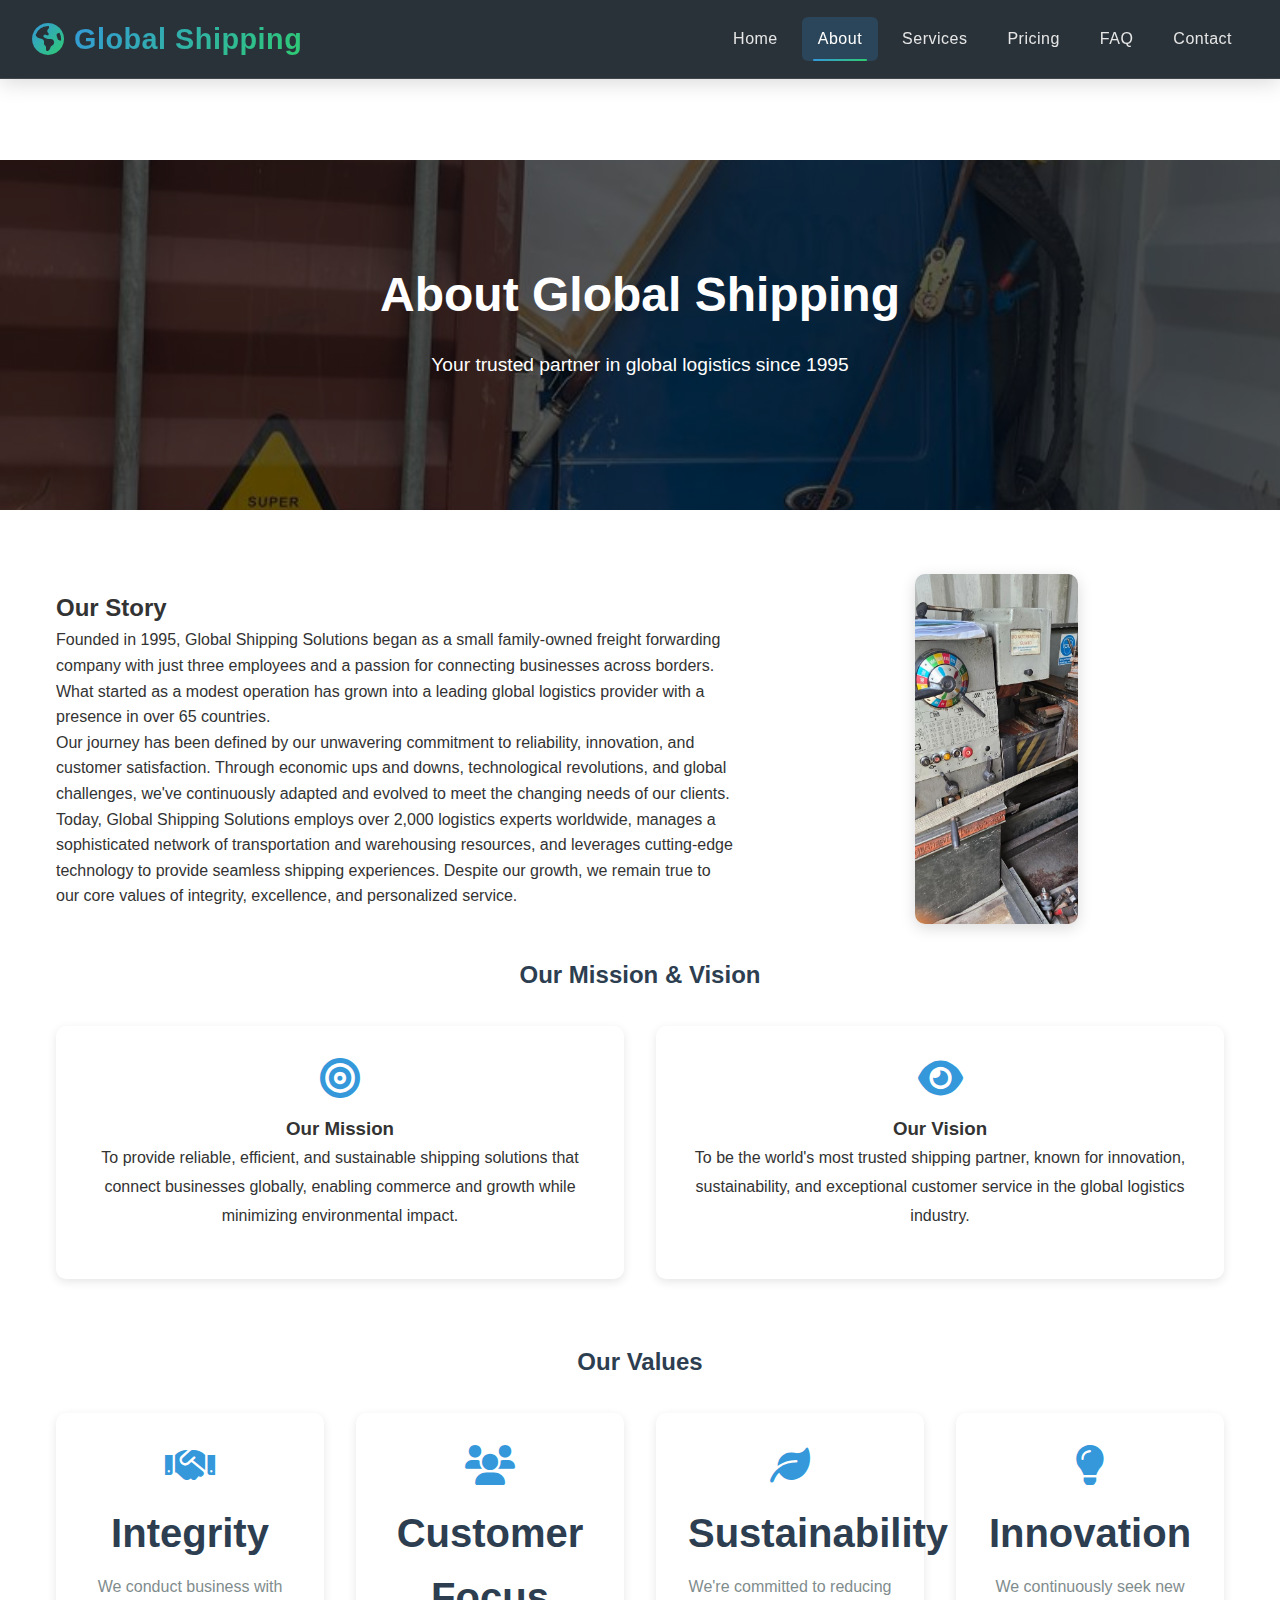
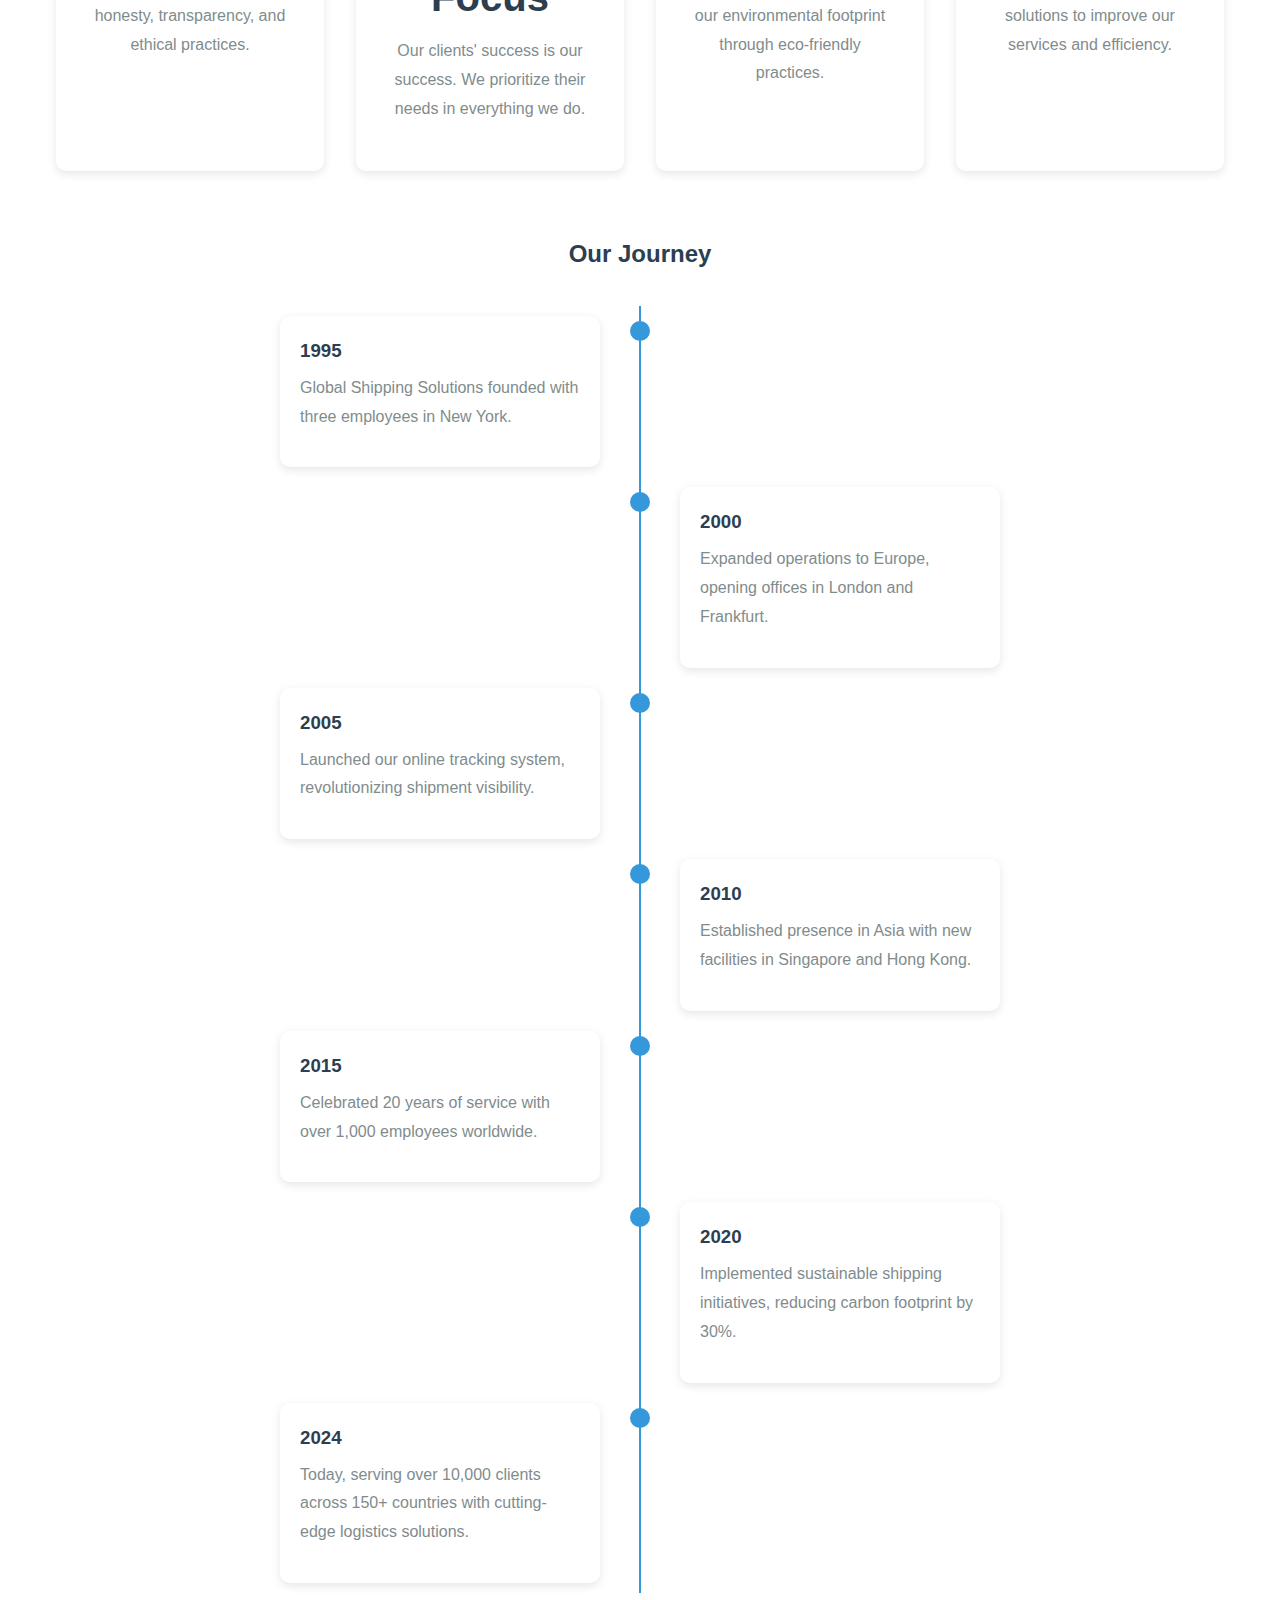
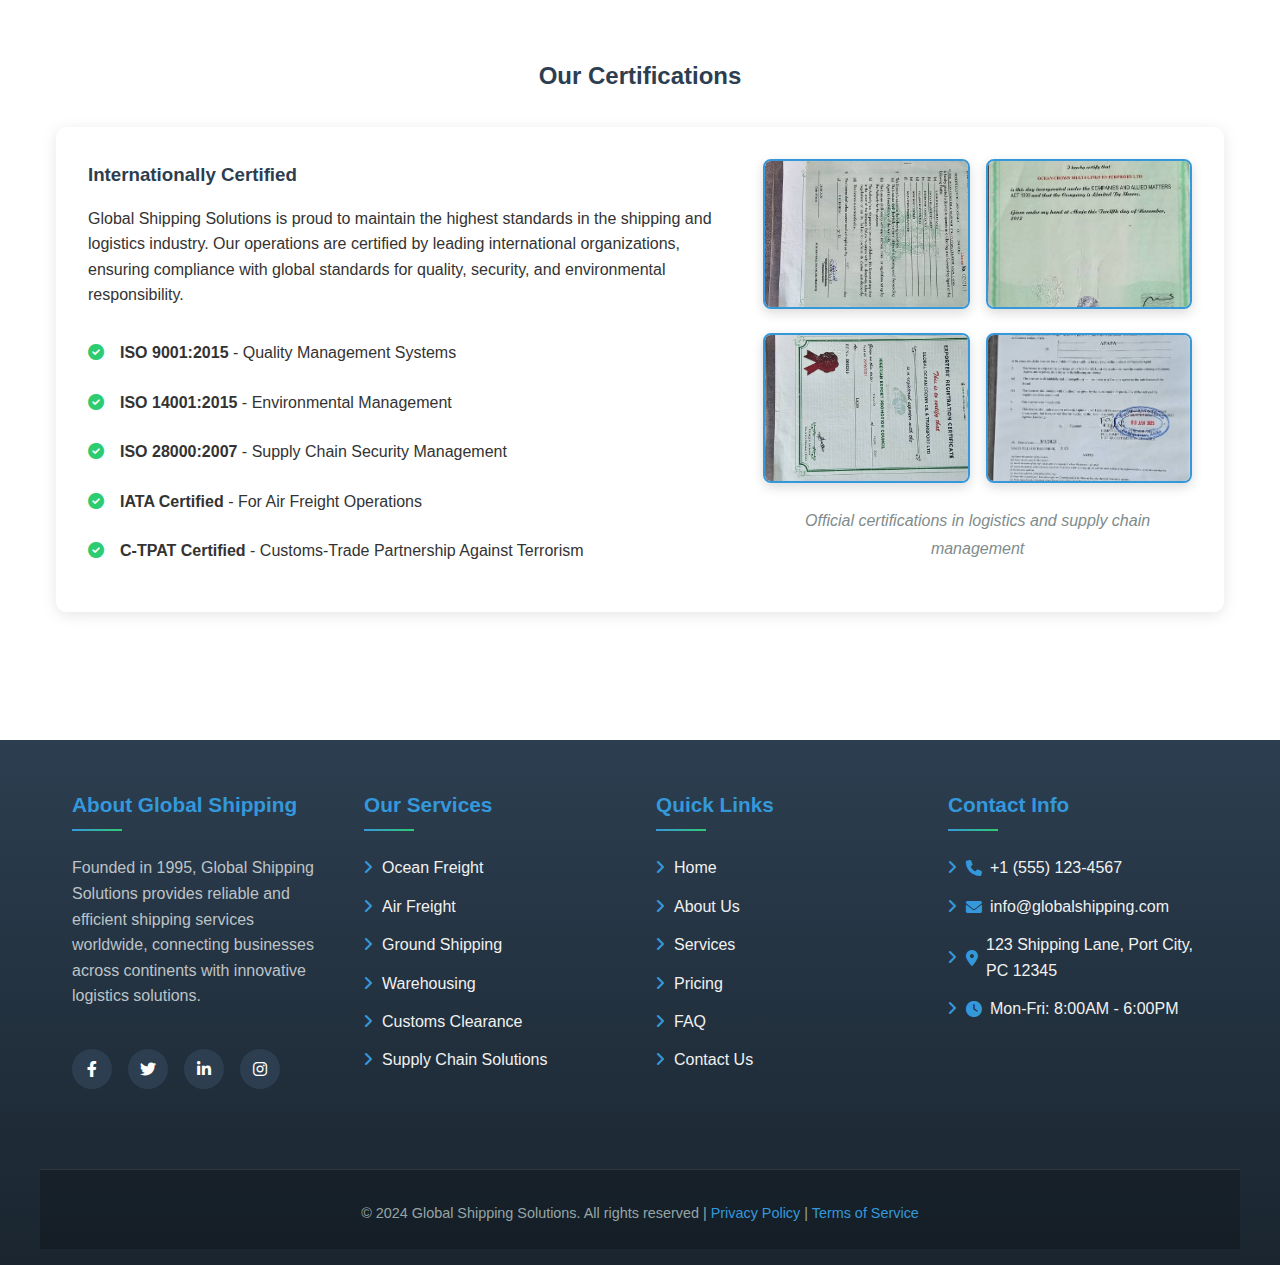
==== about.html @ 6387ee27 "Initial commit of Global Shipping Solutions website" ====
<!DOCTYPE html>
<html lang="en">
<head>
    <meta charset="UTF-8">
    <meta name="viewport" content="width=device-width, initial-scale=1.0">
    <title>About Us - Global Shipping Solutions</title>
    <link rel="stylesheet" href="styles.css">
    <link rel="stylesheet" href="https://cdnjs.cloudflare.com/ajax/libs/font-awesome/6.0.0/css/all.min.css">
    <style>
        /* Enhanced header styles */
        header {
            background-color: rgba(30, 39, 46, 0.95);
            backdrop-filter: blur(10px);
            box-shadow: 0 4px 20px rgba(0, 0, 0, 0.15);
            position: fixed;
            width: 100%;
            z-index: 1000;
            transition: all 0.3s ease;
            padding: 0.2rem 0;
            border-bottom: 1px solid rgba(255, 255, 255, 0.1);
        }

        header.scrolled {
            padding: 0;
            background-color: rgba(20, 27, 32, 0.98);
        }

        nav {
            display: flex;
            align-items: center;
            justify-content: space-between;
            max-width: 1400px;
            margin: 0 auto;
            padding: 0.8rem 2rem;
        }

        .logo {
            display: flex;
            align-items: center;
        }

        .logo-icon {
            margin-right: 10px;
            font-size: 2rem;
            background: linear-gradient(135deg, #3498db, #2ecc71);
            -webkit-background-clip: text;
            background-clip: text;
            -webkit-text-fill-color: transparent;
        }

        .logo h1 {
            font-size: 1.8rem;
            background: linear-gradient(135deg, #3498db, #2ecc71);
            -webkit-background-clip: text;
            background-clip: text;
            -webkit-text-fill-color: transparent;
            font-weight: 700;
            margin: 0;
            letter-spacing: 0.5px;
        }

        .nav-links {
            display: flex;
            gap: 0.5rem;
            margin: 0;
            padding: 0;
            list-style: none;
        }

        .nav-links li a {
            position: relative;
            transition: all 0.3s ease;
            padding: 0.6rem 1rem;
            border-radius: 6px;
            font-weight: 500;
            color: #e6e6e6;
            text-decoration: none;
            letter-spacing: 0.5px;
            display: inline-block;
        }

        .nav-links li a::after {
            content: '';
            position: absolute;
            width: 0;
            height: 2px;
            bottom: 0;
            left: 50%;
            background: linear-gradient(90deg, #3498db, #2ecc71);
            transition: all 0.3s ease;
            border-radius: 10px;
        }

        .nav-links li a:hover {
            color: #fff;
            background-color: rgba(255, 255, 255, 0.1);
            transform: translateY(-2px);
        }

        .nav-links li a:hover::after {
            width: 70%;
            left: 15%;
        }

        .nav-links li a.active {
            color: #fff;
            background-color: rgba(52, 152, 219, 0.2);
        }

        .nav-links li a.active::after {
            width: 70%;
            left: 15%;
            background: linear-gradient(90deg, #3498db, #2ecc71);
        }

        .mobile-menu {
            display: none;
            cursor: pointer;
            color: #fff;
            font-size: 1.5rem;
        }

        @media (max-width: 768px) {
            .nav-links {
                position: fixed;
                top: 70px;
                left: -100%;
                flex-direction: column;
                width: 100%;
                text-align: center;
                background-color: rgba(30, 39, 46, 0.98);
                transition: all 0.3s ease;
                box-shadow: 0 10px 15px rgba(0, 0, 0, 0.2);
                padding: 1rem 0;
                z-index: 999;
            }
            
            .nav-links.active {
                left: 0;
            }
            
            .mobile-menu {
                display: block;
            }
        }

        /* Additional styles for About page */
        .about-hero {
            height: 350px;
            background-image: linear-gradient(rgba(0, 0, 0, 0.65), rgba(0, 0, 0, 0.65)), url('image/IMG-20250416-WA0047.jpg');
            background-size: cover;
            background-position: center;
            display: flex;
            justify-content: center;
            align-items: center;
            color: white;
            text-align: center;
            margin-top: 80px;
        }

        .about-content {
            max-width: 1200px;
            margin: 0 auto;
            padding: 4rem 1rem;
        }

        .about-section {
            margin-bottom: 4rem;
        }

        .about-section h2 {
            color: #2c3e50;
            margin-bottom: 1.5rem;
            text-align: center;
        }

        .about-section p {
            margin-bottom: 1rem;
            line-height: 1.8;
        }

        .mission-vision {
            display: grid;
            grid-template-columns: repeat(auto-fit, minmax(300px, 1fr));
            gap: 2rem;
            margin-top: 2rem;
        }

        .mission-card, .vision-card {
            background-color: #fff;
            padding: 2rem;
            border-radius: 10px;
            box-shadow: 0 3px 10px rgba(0,0,0,0.1);
            text-align: center;
        }

        .mission-card i, .vision-card i {
            font-size: 2.5rem;
            color: #3498db;
            margin-bottom: 1rem;
        }

        .team-grid {
            display: grid;
            grid-template-columns: repeat(auto-fit, minmax(250px, 1fr));
            gap: 2rem;
            margin-top: 2rem;
        }

        .team-member {
            background-color: #fff;
            border-radius: 10px;
            overflow: hidden;
            box-shadow: 0 3px 10px rgba(0,0,0,0.1);
            transition: transform 0.3s ease;
        }

        .team-member:hover {
            transform: translateY(-5px);
        }

        .team-member img {
            width: 100%;
            height: 250px;
            object-fit: cover;
        }

        .team-info {
            padding: 1.5rem;
            text-align: center;
        }

        .team-info h3 {
            margin-bottom: 0.5rem;
            color: #2c3e50;
        }

        .team-info p {
            color: #7f8c8d;
            margin-bottom: 1rem;
        }

        .social-links-team {
            display: flex;
            justify-content: center;
            gap: 1rem;
        }

        .social-links-team a {
            color: #3498db;
            font-size: 1.2rem;
            transition: color 0.3s ease;
        }

        .social-links-team a:hover {
            color: #2980b9;
        }

        .stats-container {
            display: grid;
            grid-template-columns: repeat(auto-fit, minmax(200px, 1fr));
            gap: 2rem;
            margin-top: 2rem;
        }

        .stat-item {
            text-align: center;
            padding: 2rem;
            background-color: #fff;
            border-radius: 10px;
            box-shadow: 0 3px 10px rgba(0,0,0,0.1);
        }

        .stat-item i {
            font-size: 2.5rem;
            color: #3498db;
            margin-bottom: 1rem;
        }

        .stat-item h3 {
            font-size: 2.5rem;
            color: #2c3e50;
            margin-bottom: 0.5rem;
        }

        .stat-item p {
            color: #7f8c8d;
        }

        /* Certification Styles */
        .certifications-container {
            margin-top: 2rem;
        }
        
        .certification-content {
            display: grid;
            grid-template-columns: 3fr 2fr;
            gap: 2rem;
            align-items: center;
            background-color: #fff;
            border-radius: 10px;
            box-shadow: 0 3px 15px rgba(0,0,0,0.1);
            overflow: hidden;
            padding: 2rem;
        }
        
        .certification-text h3 {
            color: #2c3e50;
            margin-bottom: 1rem;
        }
        
        .certification-text p {
            margin-bottom: 1.5rem;
            line-height: 1.6;
        }
        
        .certification-list {
            list-style-type: none;
            padding: 0;
        }
        
        .certification-list li {
            padding: 0.5rem 0;
            position: relative;
            padding-left: 2rem;
            margin-bottom: 0.5rem;
        }
        
        .certification-list li:before {
            content: '\f058';
            font-family: 'Font Awesome 5 Free';
            font-weight: 900;
            color: #2ecc71;
            position: absolute;
            left: 0;
        }
        
        .certification-image img {
            width: 100%;
            height: auto;
            border-radius: 8px;
            box-shadow: 0 4px 12px rgba(0,0,0,0.15);
            transition: transform 0.3s ease;
        }
        
        .certification-image img:hover {
            transform: scale(1.02);
        }
        
        .cert-image-grid {
            display: grid;
            grid-template-columns: repeat(2, 1fr);
            gap: 1rem;
        }
        
        .cert-image-item {
            text-align: center;
            position: relative;
        }
        
        .cert-image-item img {
            width: 100%;
            height: 150px;
            object-fit: cover;
            border-radius: 8px;
            border: 2px solid #3498db;
        }
        
        .cert-image-item span {
            display: block;
            margin-top: 0.5rem;
            font-weight: 500;
            color: #2c3e50;
        }
        
        .cert-image-caption {
            text-align: center;
            margin-top: 1rem;
            font-style: italic;
            color: #7f8c8d;
        }
        
        @media (max-width: 768px) {
            .certification-content {
                grid-template-columns: 1fr;
            }
            
            .certification-text {
                order: 2;
            }
            
            .certification-image {
                order: 1;
                margin-bottom: 1.5rem;
            }
        }

        .timeline {
            position: relative;
            max-width: 800px;
            margin: 2rem auto;
        }

        .timeline::after {
            content: '';
            position: absolute;
            width: 2px;
            background-color: #3498db;
            top: 0;
            bottom: 0;
            left: 50%;
            margin-left: -1px;
        }

        .timeline-item {
            padding: 10px 40px;
            position: relative;
            width: 50%;
            box-sizing: border-box;
        }

        .timeline-item::after {
            content: '';
            position: absolute;
            width: 20px;
            height: 20px;
            background-color: #3498db;
            border-radius: 50%;
            top: 15px;
            right: -10px;
        }

        .left {
            left: 0;
        }

        .right {
            left: 50%;
        }

        .right::after {
            left: -10px;
        }

        .timeline-content {
            padding: 20px;
            background-color: #fff;
            border-radius: 10px;
            box-shadow: 0 3px 10px rgba(0,0,0,0.1);
        }

        .timeline-content h3 {
            margin-bottom: 0.5rem;
            color: #2c3e50;
        }

        .timeline-content p {
            color: #7f8c8d;
        }

        @media (max-width: 768px) {
            .timeline::after {
                left: 31px;
            }

            .timeline-item {
                width: 100%;
                padding-left: 70px;
                padding-right: 25px;
            }

            .timeline-item::after {
                left: 21px;
            }

            .right {
                left: 0;
            }
        }

        /* Footer Styles */
        footer {
            background-color: #1e272e;
            color: #f1f1f1;
            padding: 3rem 1rem 1rem;
        }
        
        .footer-content {
            max-width: 1200px;
            margin: 0 auto;
            display: grid;
            grid-template-columns: repeat(4, 1fr);
            gap: 2rem;
        }
        
        .footer-section h3 {
            color: #3498db;
            margin-bottom: 1.5rem;
            font-size: 1.3rem;
        }
        
        .footer-section p {
            margin-bottom: 1rem;
            line-height: 1.6;
        }
        
        .footer-section ul {
            list-style: none;
            padding: 0;
        }
        
        .footer-section ul li {
            margin-bottom: 0.8rem;
        }
        
        .footer-section ul li a {
            color: #f1f1f1;
            text-decoration: none;
            transition: color 0.3s ease;
        }
        
        .footer-section ul li a:hover {
            color: #3498db;
        }
        
        .footer-section ul li a i {
            margin-right: 0.5rem;
            color: #3498db;
        }
        
        .social-links {
            display: flex;
            gap: 1rem;
            margin-top: 1.5rem;
        }
        
        .social-links a {
            display: flex;
            align-items: center;
            justify-content: center;
            width: 40px;
            height: 40px;
            border-radius: 50%;
            background-color: #2c3e50;
            color: #fff;
            text-decoration: none;
            transition: all 0.3s ease;
        }
        
        .social-links a:hover {
            background-color: #3498db;
            transform: translateY(-3px);
        }
        
        .footer-bottom {
            max-width: 1200px;
            margin: 0 auto;
            text-align: center;
            padding-top: 2rem;
            margin-top: 3rem;
            border-top: 1px solid rgba(255, 255, 255, 0.1);
        }
        
        .back-to-top {
            position: fixed;
            right: 30px;
            bottom: 30px;
            width: 50px;
            height: 50px;
            background-color: #3498db;
            color: white;
            display: flex;
            align-items: center;
            justify-content: center;
            border-radius: 50%;
            cursor: pointer;
            opacity: 0;
            visibility: hidden;
            transition: all 0.3s ease;
            z-index: 999;
        }
        
        .back-to-top.visible {
            opacity: 1;
            visibility: visible;
        }
        
        .back-to-top:hover {
            transform: translateY(-5px);
            box-shadow: 0 5px 15px rgba(0, 0, 0, 0.3);
        }
        
        @keyframes fadeInDown {
            from {
                opacity: 0;
                transform: translateY(-30px);
            }
            to {
                opacity: 1;
                transform: translateY(0);
            }
        }
        
        @keyframes fadeInUp {
            from {
                opacity: 0;
                transform: translateY(30px);
            }
            to {
                opacity: 1;
                transform: translateY(0);
            }
        }
        
        @media (max-width: 768px) {
            .footer-content {
                grid-template-columns: repeat(auto-fit, minmax(200px, 1fr));
                gap: 1.5rem;
            }
            
            .back-to-top {
                right: 15px;
                bottom: 70px;
            }
        }

        /* Company Story Section Styles */
        .story-content {
            display: grid;
            grid-template-columns: 3fr 2fr;
            gap: 2rem;
            align-items: center;
            margin-bottom: 2rem;
        }
        
        .story-image {
            height: 100%;
            display: flex;
            align-items: center;
            justify-content: center;
        }
        
        .story-image img {
            max-width: 100%;
            max-height: 350px;
            object-fit: cover;
            border-radius: 10px;
            box-shadow: 0 4px 15px rgba(0,0,0,0.15);
        }
        
        @media (max-width: 768px) {
            .story-content {
                grid-template-columns: 1fr;
            }
            
            .story-text {
                order: 2;
            }
            
            .story-image {
                order: 1;
                margin-bottom: 1.5rem;
            }
        }
    </style>
</head>
<body>
    <header id="main-header">
        <nav>
            <div class="logo">
                <i class="fas fa-globe-americas logo-icon"></i>
                <h1>Global Shipping</h1>
            </div>
            <ul class="nav-links">
                <li><a href="index.html">Home</a></li>
                <li><a href="about.html" class="active">About</a></li>
                <li><a href="services.html">Services</a></li>
                <li><a href="pricing.html">Pricing</a></li>
                <li><a href="faq.html">FAQ</a></li>
                <li><a href="contact.html">Contact</a></li>
            </ul>
            <div class="mobile-menu">
                <i class="fas fa-bars"></i>
            </div>
        </nav>
    </header>

    <main>
        <section class="about-hero">
            <div class="hero-content">
                <h1>About Global Shipping</h1>
                <p>Your trusted partner in global logistics since 1995</p>
            </div>
        </section>

        <div class="about-content">
            <section class="company-story">
                <div class="container">
                    <div class="story-content">
                        <div class="story-text">
                            <h2>Our Story</h2>
                            <p>Founded in 1995, Global Shipping Solutions began as a small family-owned freight forwarding company with just three employees and a passion for connecting businesses across borders. What started as a modest operation has grown into a leading global logistics provider with a presence in over 65 countries.</p>
                            <p>Our journey has been defined by our unwavering commitment to reliability, innovation, and customer satisfaction. Through economic ups and downs, technological revolutions, and global challenges, we've continuously adapted and evolved to meet the changing needs of our clients.</p>
                            <p>Today, Global Shipping Solutions employs over 2,000 logistics experts worldwide, manages a sophisticated network of transportation and warehousing resources, and leverages cutting-edge technology to provide seamless shipping experiences. Despite our growth, we remain true to our core values of integrity, excellence, and personalized service.</p>
                        </div>
                        <div class="story-image">
                            <img src="image/IMG-20250416-WA0062.jpg" alt="Company History">
                        </div>
                    </div>
                </div>
            </section>

            <section class="about-section">
                <h2>Our Mission & Vision</h2>
                <div class="mission-vision">
                    <div class="mission-card">
                        <i class="fas fa-bullseye"></i>
                        <h3>Our Mission</h3>
                        <p>To provide reliable, efficient, and sustainable shipping solutions that connect businesses globally, enabling commerce and growth while minimizing environmental impact.</p>
                    </div>
                    <div class="vision-card">
                        <i class="fas fa-eye"></i>
                        <h3>Our Vision</h3>
                        <p>To be the world's most trusted shipping partner, known for innovation, sustainability, and exceptional customer service in the global logistics industry.</p>
                    </div>
                </div>
            </section>

            <section class="about-section">
                <h2>Our Values</h2>
                <div class="stats-container">
                    <div class="stat-item">
                        <i class="fas fa-handshake"></i>
                        <h3>Integrity</h3>
                        <p>We conduct business with honesty, transparency, and ethical practices.</p>
                    </div>
                    <div class="stat-item">
                        <i class="fas fa-users"></i>
                        <h3>Customer Focus</h3>
                        <p>Our clients' success is our success. We prioritize their needs in everything we do.</p>
                    </div>
                    <div class="stat-item">
                        <i class="fas fa-leaf"></i>
                        <h3>Sustainability</h3>
                        <p>We're committed to reducing our environmental footprint through eco-friendly practices.</p>
                    </div>
                    <div class="stat-item">
                        <i class="fas fa-lightbulb"></i>
                        <h3>Innovation</h3>
                        <p>We continuously seek new solutions to improve our services and efficiency.</p>
                    </div>
                </div>
            </section>

            <section class="about-section">
                <h2>Our Journey</h2>
                <div class="timeline">
                    <div class="timeline-item left">
                        <div class="timeline-content">
                            <h3>1995</h3>
                            <p>Global Shipping Solutions founded with three employees in New York.</p>
                        </div>
                    </div>
                    <div class="timeline-item right">
                        <div class="timeline-content">
                            <h3>2000</h3>
                            <p>Expanded operations to Europe, opening offices in London and Frankfurt.</p>
                        </div>
                    </div>
                    <div class="timeline-item left">
                        <div class="timeline-content">
                            <h3>2005</h3>
                            <p>Launched our online tracking system, revolutionizing shipment visibility.</p>
                        </div>
                    </div>
                    <div class="timeline-item right">
                        <div class="timeline-content">
                            <h3>2010</h3>
                            <p>Established presence in Asia with new facilities in Singapore and Hong Kong.</p>
                        </div>
                    </div>
                    <div class="timeline-item left">
                        <div class="timeline-content">
                            <h3>2015</h3>
                            <p>Celebrated 20 years of service with over 1,000 employees worldwide.</p>
                        </div>
                    </div>
                    <div class="timeline-item right">
                        <div class="timeline-content">
                            <h3>2020</h3>
                            <p>Implemented sustainable shipping initiatives, reducing carbon footprint by 30%.</p>
                        </div>
                    </div>
                    <div class="timeline-item left">
                        <div class="timeline-content">
                            <h3>2024</h3>
                            <p>Today, serving over 10,000 clients across 150+ countries with cutting-edge logistics solutions.</p>
                        </div>
                    </div>
                </div>
            </section>

            <section class="about-section">
                <h2>Our Certifications</h2>
                <div class="certifications-container">
                    <div class="certification-content">
                        <div class="certification-text">
                            <h3>Internationally Certified</h3>
                            <p>Global Shipping Solutions is proud to maintain the highest standards in the shipping and logistics industry. Our operations are certified by leading international organizations, ensuring compliance with global standards for quality, security, and environmental responsibility.</p>
                            <ul class="certification-list">
                                <li><strong>ISO 9001:2015</strong> - Quality Management Systems</li>
                                <li><strong>ISO 14001:2015</strong> - Environmental Management</li>
                                <li><strong>ISO 28000:2007</strong> - Supply Chain Security Management</li>
                                <li><strong>IATA Certified</strong> - For Air Freight Operations</li>
                                <li><strong>C-TPAT Certified</strong> - Customs-Trade Partnership Against Terrorism</li>
                            </ul>
                        </div>
                        <div class="certification-image">
                            <div class="cert-image-grid">
                                <div class="cert-image-item">
                                    <img src="image/IMG-20250416-WA0036.jpg" alt="ISO Certification">
                                </div>
                                <div class="cert-image-item">
                                    <img src="image/IMG-20250416-WA0037.jpg" alt="IATA Certification">
                                </div>
                                <div class="cert-image-item">
                                    <img src="image/IMG-20250416-WA0034.jpg" alt="Environmental Certification">
                                </div>
                                <div class="cert-image-item">
                                    <img src="image/IMG-20250416-WA0038.jpg" alt="Security Certification">
                                </div>
                            </div>
                            <p class="cert-image-caption">Official certifications in logistics and supply chain management</p>
                        </div>
                    </div>
                </div>
            </section>
        </div>
    </main>

    <footer>
        <div class="footer-content">
            <div class="footer-section">
                <h3>About Global Shipping</h3>
                <p>Founded in 1995, Global Shipping Solutions provides reliable and efficient shipping services worldwide, connecting businesses across continents with innovative logistics solutions.</p>
                <div class="social-links">
                    <a href="#" class="facebook" aria-label="Facebook"><i class="fab fa-facebook-f"></i></a>
                    <a href="#" class="twitter" aria-label="Twitter"><i class="fab fa-twitter"></i></a>
                    <a href="#" class="linkedin" aria-label="LinkedIn"><i class="fab fa-linkedin-in"></i></a>
                    <a href="#" class="instagram" aria-label="Instagram"><i class="fab fa-instagram"></i></a>
                </div>
            </div>
            <div class="footer-section">
                <h3>Our Services</h3>
                <ul>
                    <li><a href="services.html#ocean">Ocean Freight</a></li>
                    <li><a href="services.html#air">Air Freight</a></li>
                    <li><a href="services.html#ground">Ground Shipping</a></li>
                    <li><a href="services.html#warehousing">Warehousing</a></li>
                    <li><a href="services.html#customs">Customs Clearance</a></li>
                    <li><a href="services.html#supply-chain">Supply Chain Solutions</a></li>
                </ul>
            </div>
            <div class="footer-section">
                <h3>Quick Links</h3>
                <ul>
                    <li><a href="index.html">Home</a></li>
                    <li><a href="about.html">About Us</a></li>
                    <li><a href="services.html">Services</a></li>
                    <li><a href="pricing.html">Pricing</a></li>
                    <li><a href="faq.html">FAQ</a></li>
                    <li><a href="contact.html">Contact Us</a></li>
                </ul>
            </div>
            <div class="footer-section">
                <h3>Contact Info</h3>
                <ul>
                    <li><a href="tel:+15551234567"><i class="fas fa-phone"></i> +1 (555) 123-4567</a></li>
                    <li><a href="mailto:info@globalshipping.com"><i class="fas fa-envelope"></i> info@globalshipping.com</a></li>
                    <li><a href="https://maps.google.com" target="_blank"><i class="fas fa-map-marker-alt"></i> 123 Shipping Lane, Port City, PC 12345</a></li>
                    <li><a href="#"><i class="fas fa-clock"></i> Mon-Fri: 8:00AM - 6:00PM</a></li>
                </ul>
            </div>
        </div>
        <div class="back-to-top" id="back-to-top">
            <i class="fas fa-arrow-up"></i>
        </div>
        <div class="footer-bottom">
            <p>&copy; 2024 Global Shipping Solutions. All rights reserved | <a href="privacy.html" style="color: #3498db; text-decoration: none;">Privacy Policy</a> | <a href="terms.html" style="color: #3498db; text-decoration: none;">Terms of Service</a></p>
        </div>
    </footer>

    <script src="script.js"></script>
</body>
</html>
---- styles.css ----
/* Reset and base styles */
* {
    margin: 0;
    padding: 0;
    box-sizing: border-box;
}

body {
    font-family: 'Segoe UI', Tahoma, Geneva, Verdana, sans-serif;
    line-height: 1.6;
    color: #333;
}

/* Enhanced Header and Navigation */
header {
    background-color: rgba(30, 39, 46, 0.95);
    backdrop-filter: blur(10px);
    box-shadow: 0 4px 20px rgba(0,0,0,0.15);
    position: fixed;
    width: 100%;
    z-index: 1000;
    transition: all 0.3s ease;
    padding: 0.2rem 0;
    border-bottom: 1px solid rgba(255, 255, 255, 0.1);
}

header.scrolled {
    padding: 0;
    background-color: rgba(20, 27, 32, 0.98);
}

nav {
    display: flex;
    align-items: center;
    justify-content: space-between;
    max-width: 1400px;
    margin: 0 auto;
    padding: 0.8rem 2rem;
}

.logo {
    display: flex;
    align-items: center;
}

.logo-icon {
    margin-right: 10px;
    font-size: 2rem;
    background: linear-gradient(135deg, #3498db, #2ecc71);
    -webkit-background-clip: text;
    background-clip: text;
    -webkit-text-fill-color: transparent;
}

.logo h1 {
    font-size: 1.8rem;
    background: linear-gradient(135deg, #3498db, #2ecc71);
    -webkit-background-clip: text;
    background-clip: text;
    -webkit-text-fill-color: transparent;
    font-weight: 700;
    margin: 0;
    letter-spacing: 0.5px;
}

.nav-links {
    display: flex;
    gap: 0.5rem;
    margin: 0;
    padding: 0;
    list-style: none;
}

.nav-links li a {
    position: relative;
    transition: all 0.3s ease;
    padding: 0.6rem 1rem;
    border-radius: 6px;
    font-weight: 500;
    color: #e6e6e6;
    text-decoration: none;
    letter-spacing: 0.5px;
    display: inline-block;
}

.nav-links li a::after {
    content: '';
    position: absolute;
    width: 0;
    height: 2px;
    bottom: 0;
    left: 50%;
    background: linear-gradient(90deg, #3498db, #2ecc71);
    transition: all 0.3s ease;
    border-radius: 10px;
}

.nav-links li a:hover {
    color: #fff;
    background-color: rgba(255, 255, 255, 0.1);
    transform: translateY(-2px);
}

.nav-links li a:hover::after {
    width: 70%;
    left: 15%;
}

.nav-links li a.active {
    color: #fff;
    background-color: rgba(52, 152, 219, 0.2);
}

.nav-links li a.active::after {
    width: 70%;
    left: 15%;
    background: linear-gradient(90deg, #3498db, #2ecc71);
}

.mobile-menu {
    display: none;
    cursor: pointer;
    color: #fff;
    font-size: 1.5rem;
}

/* Add padding to the main content to prevent it from being hidden under fixed header */
main {
    padding-top: 80px;
}

/* Hero Section */
.hero {
    height: 100vh;
    background: linear-gradient(rgba(0,0,0,0.5), rgba(0,0,0,0.5)), url('https://images.unsplash.com/photo-1494412685616-a5d310fbb07d?ixlib=rb-1.2.1&auto=format&fit=crop&w=1950&q=80');
    background-size: cover;
    background-position: center;
    display: flex;
    align-items: center;
    text-align: center;
    color: #fff;
    padding: 0 1rem;
}

.hero-content {
    max-width: 800px;
    margin: 0 auto;
}

.hero-content h1 {
    font-size: 3rem;
    margin-bottom: 1rem;
}

.hero-content p {
    font-size: 1.2rem;
    margin-bottom: 2rem;
}

.cta-button {
    padding: 1rem 2rem;
    font-size: 1.1rem;
    background-color: #3498db;
    color: #fff;
    border: none;
    border-radius: 5px;
    cursor: pointer;
    transition: background-color 0.3s ease;
}

.cta-button:hover {
    background-color: #2980b9;
}

/* Services Section */
.services {
    padding: 5rem 1rem;
    background-color: #f9f9f9;
}

.services h2 {
    text-align: center;
    margin-bottom: 3rem;
    color: #2c3e50;
}

.service-grid {
    display: grid;
    grid-template-columns: repeat(auto-fit, minmax(250px, 1fr));
    gap: 2rem;
    max-width: 1200px;
    margin: 0 auto;
}

.service-card {
    background-color: #fff;
    padding: 2rem;
    border-radius: 10px;
    text-align: center;
    box-shadow: 0 3px 10px rgba(0,0,0,0.1);
    transition: transform 0.3s ease;
}

.service-img {
    height: 180px;
    overflow: hidden;
    position: relative;
    border-radius: 10px 10px 0 0;
    display: flex;
    align-items: center;
    justify-content: center;
}

.service-img img {
    max-width: 160px;
    max-height: 160px;
    width: 100%;
    height: auto;
    object-fit: contain;
    margin: 0 auto;
    display: block;
    transition: transform 0.3s ease;
}

.service-card:hover {
    transform: translateY(-5px);
}

.service-card i {
    font-size: 2.5rem;
    color: #3498db;
    margin-bottom: 1rem;
}

/* Tracking Section */
.tracking {
    padding: 5rem 1rem;
    text-align: center;
}

.tracking h2 {
    margin-bottom: 2rem;
    color: #2c3e50;
}

.tracking-form {
    max-width: 500px;
    margin: 0 auto;
    display: flex;
    gap: 1rem;
}

.tracking-form input {
    flex: 1;
    padding: 0.8rem;
    border: 1px solid #ddd;
    border-radius: 5px;
}

.tracking-form button {
    padding: 0.8rem 1.5rem;
    background-color: #3498db;
    color: #fff;
    border: none;
    border-radius: 5px;
    cursor: pointer;
}

.tracking-result {
    margin-top: 2rem;
    padding: 1rem;
    border-radius: 5px;
}

/* Contact Section */
.contact {
    padding: 5rem 1rem;
    background-color: #f9f9f9;
}

.contact h2 {
    text-align: center;
    margin-bottom: 3rem;
    color: #2c3e50;
}

.contact-container {
    display: grid;
    grid-template-columns: repeat(auto-fit, minmax(300px, 1fr));
    gap: 2rem;
    max-width: 1200px;
    margin: 0 auto;
}

#contact-form {
    display: flex;
    flex-direction: column;
    gap: 1rem;
}

#contact-form input,
#contact-form textarea {
    padding: 0.8rem;
    border: 1px solid #ddd;
    border-radius: 5px;
}

#contact-form textarea {
    height: 150px;
    resize: vertical;
}

#contact-form button {
    padding: 1rem;
    background-color: #3498db;
    color: #fff;
    border: none;
    border-radius: 5px;
    cursor: pointer;
}

.contact-info {
    padding: 2rem;
    background-color: #fff;
    border-radius: 10px;
    box-shadow: 0 3px 10px rgba(0,0,0,0.1);
}

.contact-info h3 {
    margin-bottom: 1rem;
    color: #2c3e50;
}

.contact-info p {
    margin-bottom: 1rem;
}

.contact-info i {
    margin-right: 0.5rem;
    color: #3498db;
}

/* Enhanced Footer Styles */
footer {
    background: linear-gradient(to bottom, #2c3e50, #1a252f);
    color: #ecf0f1;
    padding-top: 3rem;
    position: relative;
}

.footer-content {
    display: grid;
    grid-template-columns: repeat(auto-fit, minmax(250px, 1fr));
    gap: 2rem;
    max-width: 1400px;
    margin: 0 auto;
    padding: 0 2rem 2rem 2rem;
}

.footer-section {
    display: flex;
    flex-direction: column;
}

.footer-section h3 {
    color: #fff;
    margin-bottom: 1.5rem;
    font-size: 1.4rem;
    position: relative;
    padding-bottom: 10px;
}

.footer-section h3::after {
    content: '';
    position: absolute;
    bottom: 0;
    left: 0;
    width: 50px;
    height: 2px;
    background: linear-gradient(90deg, #3498db, #2ecc71);
}

.footer-section p {
    color: #bdc3c7;
    line-height: 1.8;
    margin-bottom: 1.5rem;
}

.footer-section ul {
    list-style: none;
    padding: 0;
    margin: 0;
}

.footer-section ul li {
    margin-bottom: 0.8rem;
}

.footer-section ul li a {
    color: #bdc3c7;
    text-decoration: none;
    transition: all 0.3s ease;
    display: flex;
    align-items: center;
}

.footer-section ul li a::before {
    content: "\f105";
    font-family: "Font Awesome 6 Free";
    font-weight: 900;
    margin-right: 10px;
    color: #3498db;
    transition: all 0.3s ease;
}

.footer-section ul li a:hover {
    color: #fff;
    transform: translateX(5px);
}

.footer-section ul li a:hover::before {
    color: #2ecc71;
}

.social-links {
    display: flex;
    gap: 15px;
    margin-top: 10px;
}

.social-links a {
    display: flex;
    align-items: center;
    justify-content: center;
    width: 40px;
    height: 40px;
    border-radius: 50%;
    background-color: rgba(255, 255, 255, 0.1);
    color: #ecf0f1;
    transition: all 0.3s ease;
}

.social-links a:hover {
    transform: translateY(-5px);
    background-color: #3498db;
    color: #fff;
}

.social-links a.facebook:hover {
    background-color: #3b5998;
}

.social-links a.twitter:hover {
    background-color: #1da1f2;
}

.social-links a.linkedin:hover {
    background-color: #0077b5;
}

.social-links a.instagram:hover {
    background-color: linear-gradient(45deg, #f09433, #e6683c, #dc2743, #cc2366, #bc1888);
}

.footer-bottom {
    background-color: rgba(0, 0, 0, 0.2);
    text-align: center;
    padding: 1.5rem 0;
    margin-top: 2rem;
    border-top: 1px solid rgba(255, 255, 255, 0.05);
    font-size: 0.9rem;
}

.footer-bottom p {
    margin: 0;
    color: #95a5a6;
}

.back-to-top {
    position: absolute;
    right: 30px;
    bottom: 80px;
    width: 50px;
    height: 50px;
    border-radius: 50%;
    background: linear-gradient(135deg, #3498db, #2ecc71);
    display: flex;
    align-items: center;
    justify-content: center;
    color: #fff;
    cursor: pointer;
    box-shadow: 0 2px 10px rgba(0, 0, 0, 0.2);
    transition: all 0.3s ease;
    z-index: 99;
}

.back-to-top:hover {
    transform: translateY(-5px);
    box-shadow: 0 5px 15px rgba(0, 0, 0, 0.3);
}

/* Animations */
@keyframes fadeInDown {
    from {
        opacity: 0;
        transform: translateY(-30px);
    }
    to {
        opacity: 1;
        transform: translateY(0);
    }
}

@keyframes fadeInUp {
    from {
        opacity: 0;
        transform: translateY(30px);
    }
    to {
        opacity: 1;
        transform: translateY(0);
    }
}

/* Media Queries */
@media (max-width: 768px) {
    .nav-links {
        position: fixed;
        top: 70px;
        left: -100%;
        flex-direction: column;
        width: 100%;
        text-align: center;
        background-color: rgba(30, 39, 46, 0.98);
        transition: all 0.3s ease;
        box-shadow: 0 10px 15px rgba(0, 0, 0, 0.2);
        padding: 1rem 0;
        z-index: 999;
    }
    
    .nav-links.active {
        left: 0;
    }
    
    .mobile-menu {
        display: block;
    }
    
    .footer-content {
        grid-template-columns: repeat(auto-fit, minmax(200px, 1fr));
        gap: 1.5rem;
    }
    
    .back-to-top {
        right: 15px;
        bottom: 70px;
    }

    .hero-content h1 {
        font-size: 2.5rem;
    }

    .tracking-form {
        flex-direction: column;
    }

    .contact-container {
        grid-template-columns: 1fr;
    }
} 

/* Blog Section Styles */
.blog-section {
    padding: 5rem 1rem;
    background-color: #f8f9fa;
    text-align: center;
}

.blog-section h2 {
    margin-bottom: 3rem;
    color: #2c3e50;
    position: relative;
    display: inline-block;
    padding-bottom: 10px;
}

.blog-section h2:after {
    content: '';
    position: absolute;
    bottom: 0;
    left: 25%;
    width: 50%;
    height: 3px;
    background: linear-gradient(90deg, #3498db, #2ecc71);
    border-radius: 3px;
}

.blog-grid {
    display: grid;
    grid-template-columns: repeat(auto-fit, minmax(320px, 1fr));
    gap: 2.5rem;
    max-width: 1200px;
    margin: 0 auto 4rem;
    padding: 0 1rem;
}

.blog-card {
    background: white;
    border-radius: 10px;
    overflow: hidden;
    box-shadow: 0 4px 20px rgba(0, 0, 0, 0.08);
    transition: all 0.3s ease;
    display: flex;
    flex-direction: column;
}

.blog-card:hover {
    transform: translateY(-10px);
    box-shadow: 0 10px 30px rgba(0, 0, 0, 0.12);
}

.blog-img {
    height: 220px;
    overflow: hidden;
}

.blog-img img {
    width: 100%;
    height: 100%;
    object-fit: cover;
    transition: transform 0.5s ease;
}

.blog-card:hover .blog-img img {
    transform: scale(1.05);
}

.blog-content {
    padding: 1.8rem;
    flex: 1;
    display: flex;
    flex-direction: column;
    text-align: left;
}

.blog-date {
    color: #7f8c8d;
    font-size: 0.9rem;
    margin-bottom: 0.8rem;
    display: block;
}

.blog-category {
    display: inline-block;
    padding: 4px 12px;
    background-color: rgba(52, 152, 219, 0.1);
    color: #3498db;
    border-radius: 20px;
    font-size: 0.8rem;
    margin-bottom: 1rem;
}

.blog-content h3 {
    font-size: 1.5rem;
    margin-bottom: 1rem;
    color: #2c3e50;
    line-height: 1.4;
}

.blog-content p {
    color: #7f8c8d;
    margin-bottom: 1.5rem;
    line-height: 1.6;
    flex: 1;
}

.blog-link {
    color: #3498db;
    text-decoration: none;
    font-weight: 600;
    display: inline-flex;
    align-items: center;
    margin-top: auto;
}

.blog-link i {
    margin-left: 5px;
    transition: transform 0.3s ease;
}

.blog-link:hover i {
    transform: translateX(5px);
}

/* Featured Post Styles */
.featured-post {
    display: grid;
    grid-template-columns: 1fr 1fr;
    gap: 3rem;
    margin: 0 auto 5rem;
    background: white;
    border-radius: 15px;
    overflow: hidden;
    box-shadow: 0 4px 20px rgba(0, 0, 0, 0.08);
    max-width: 1200px;
}

.featured-img {
    height: 100%;
    min-height: 400px;
}

.featured-img img {
    width: 100%;
    height: 100%;
    object-fit: cover;
    transition: transform 0.5s ease;
}

.featured-post:hover .featured-img img {
    transform: scale(1.03);
}

.featured-content {
    padding: 3rem;
    display: flex;
    flex-direction: column;
    justify-content: center;
    text-align: left;
}

.featured-tag {
    display: inline-block;
    padding: 6px 15px;
    background-color: #3498db;
    color: #fff;
    border-radius: 20px;
    font-size: 0.9rem;
    margin-bottom: 1rem;
    width: fit-content;
}

.featured-content h3 {
    font-size: 2rem;
    margin-bottom: 1.2rem;
    color: #2c3e50;
}

.featured-content p {
    color: #7f8c8d;
    margin-bottom: 1.5rem;
    line-height: 1.6;
}

/* Blog Section Responsive Styles */
@media (max-width: 992px) {
    .featured-post {
        grid-template-columns: 1fr;
    }
    
    .featured-img {
        min-height: 300px;
    }
    
    .featured-content {
        padding: 2rem;
    }
}

@media (max-width: 768px) {
    .blog-grid {
        grid-template-columns: 1fr;
    }
    
    .blog-section h2 {
        font-size: 2rem;
    }
    
    .featured-content h3 {
        font-size: 1.7rem;
    }
}
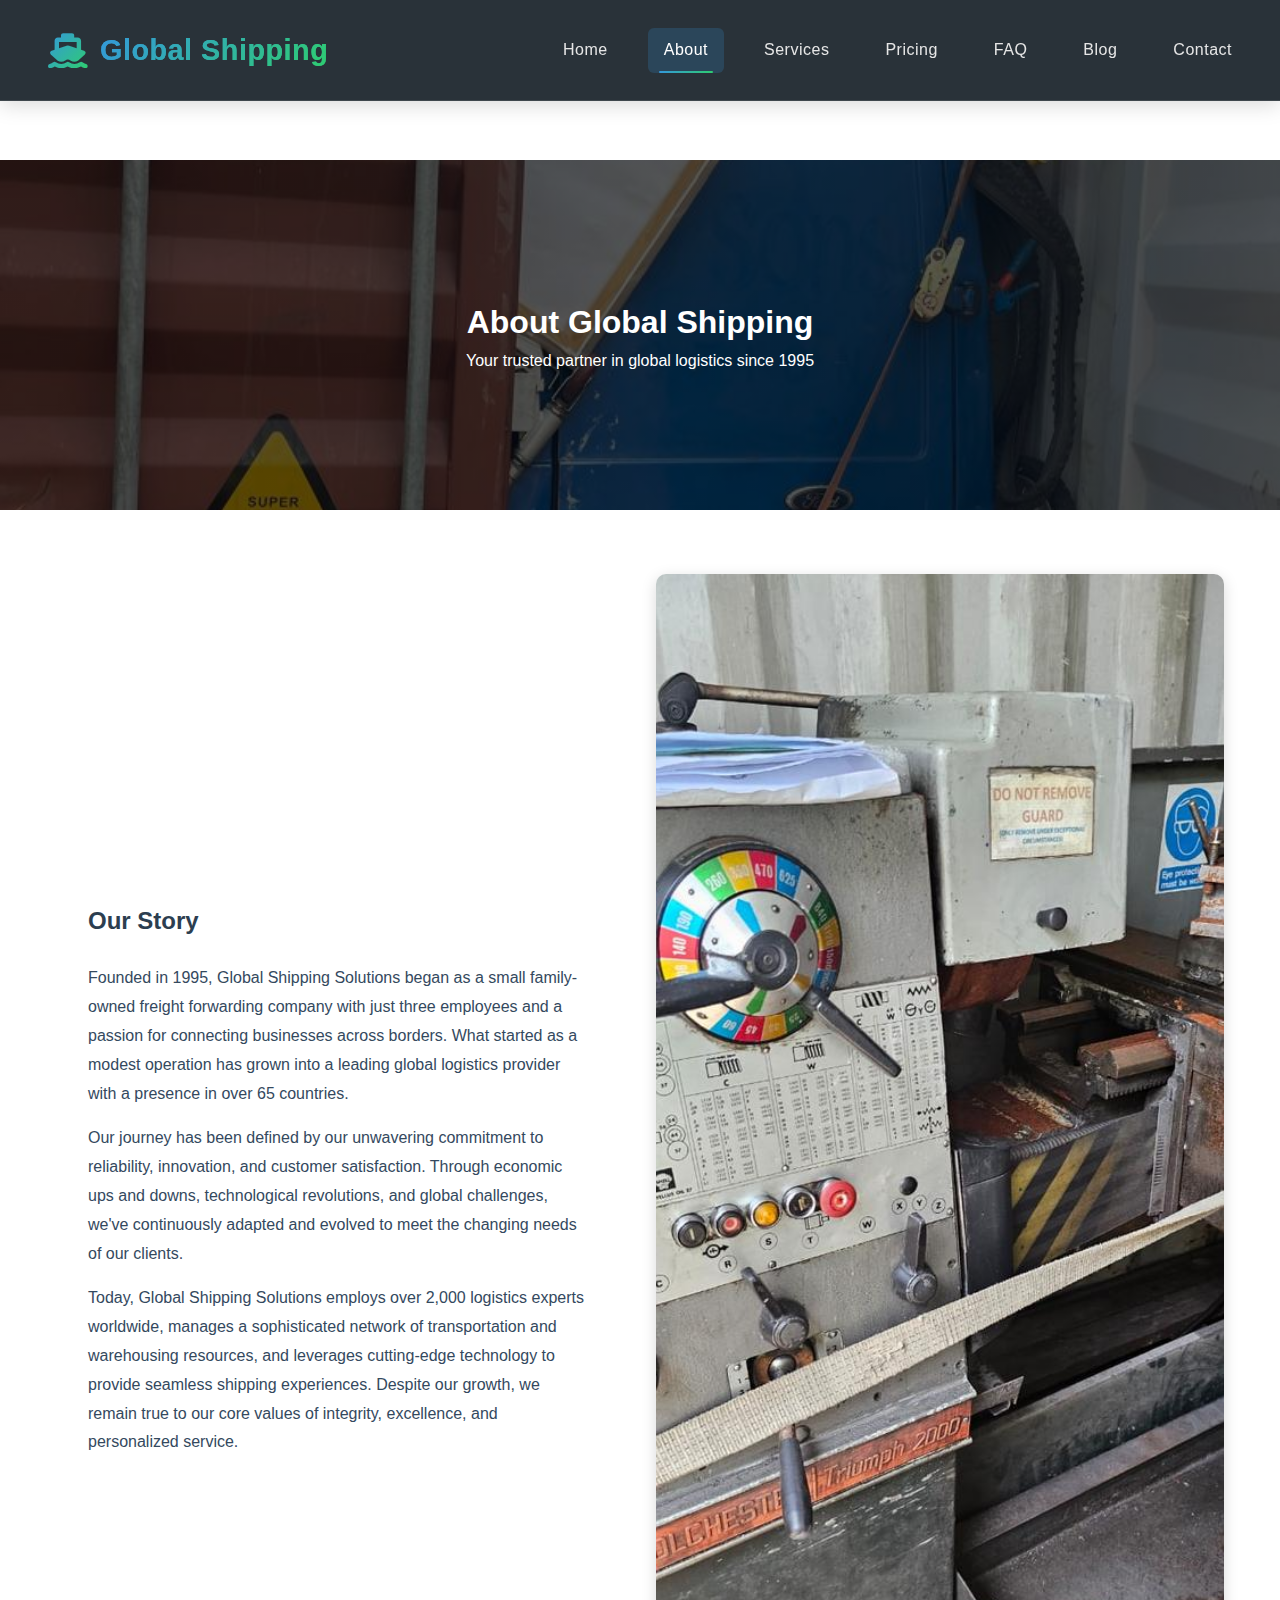
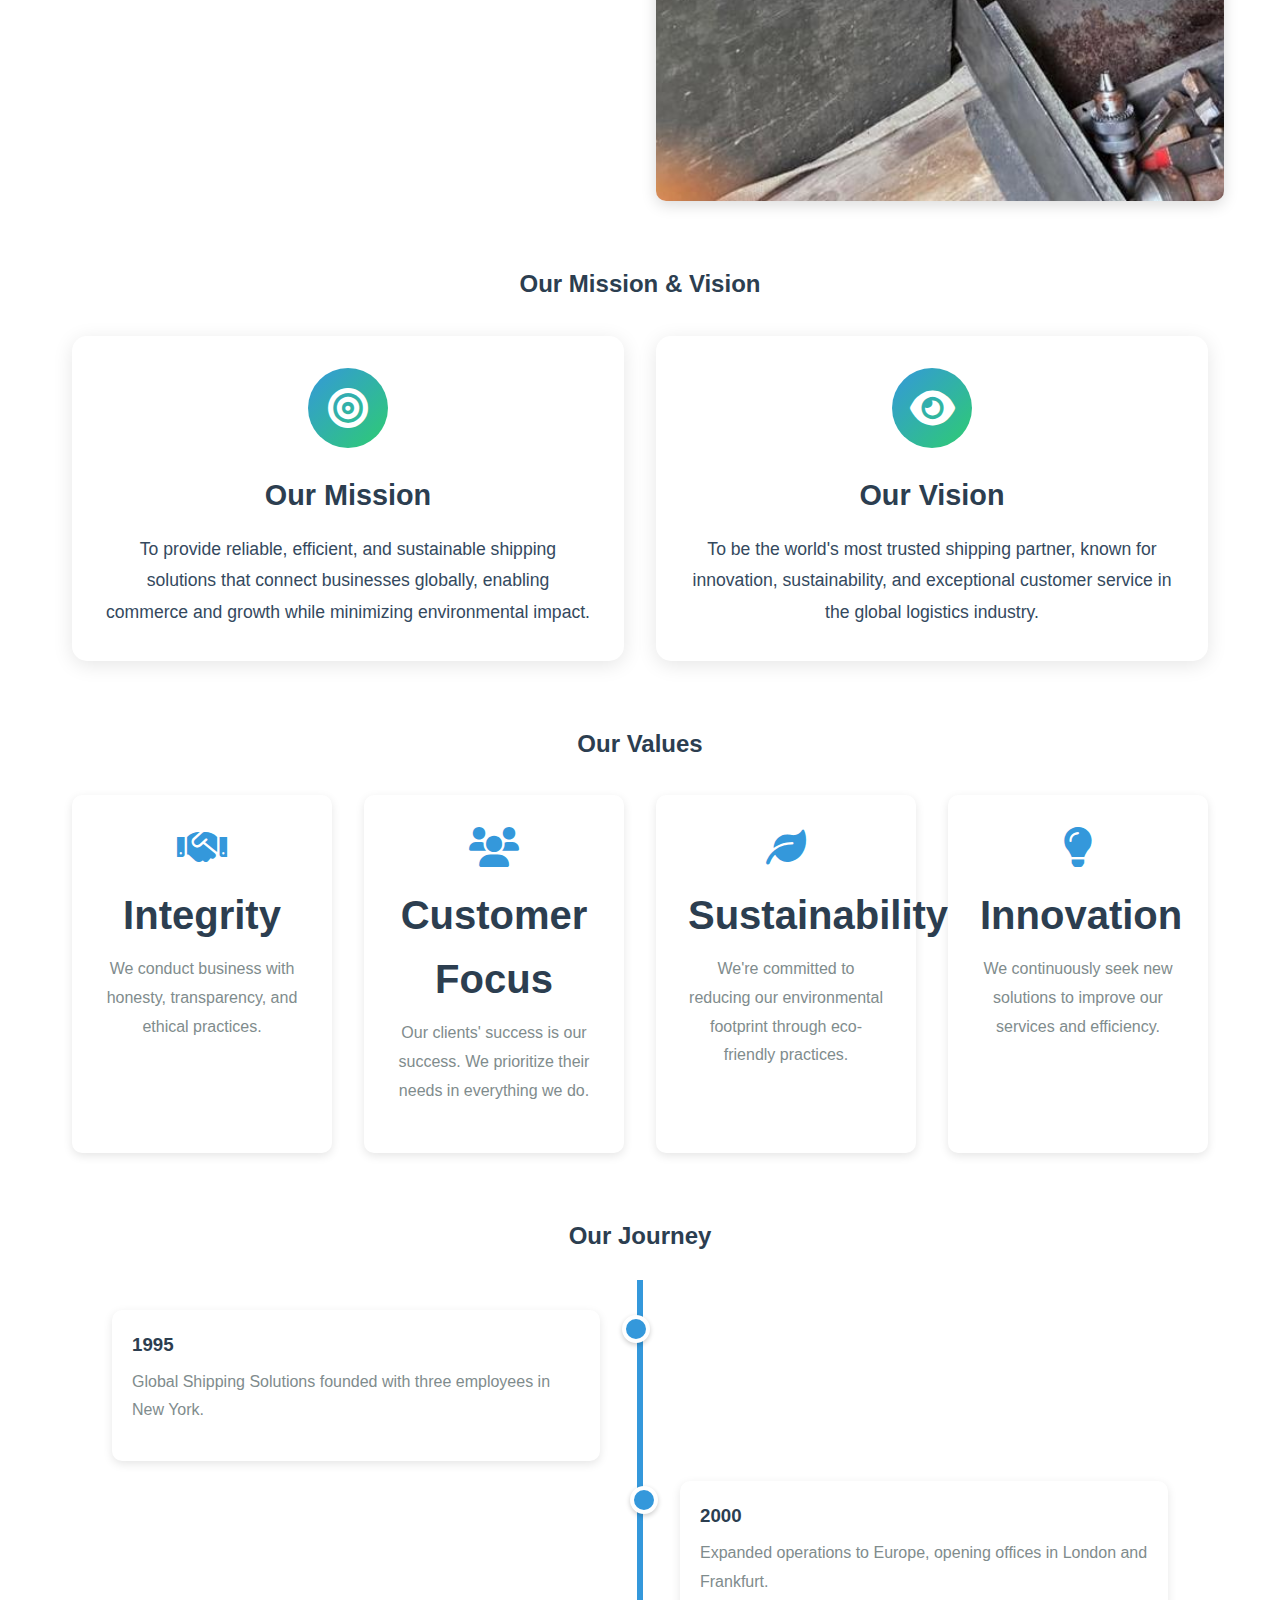
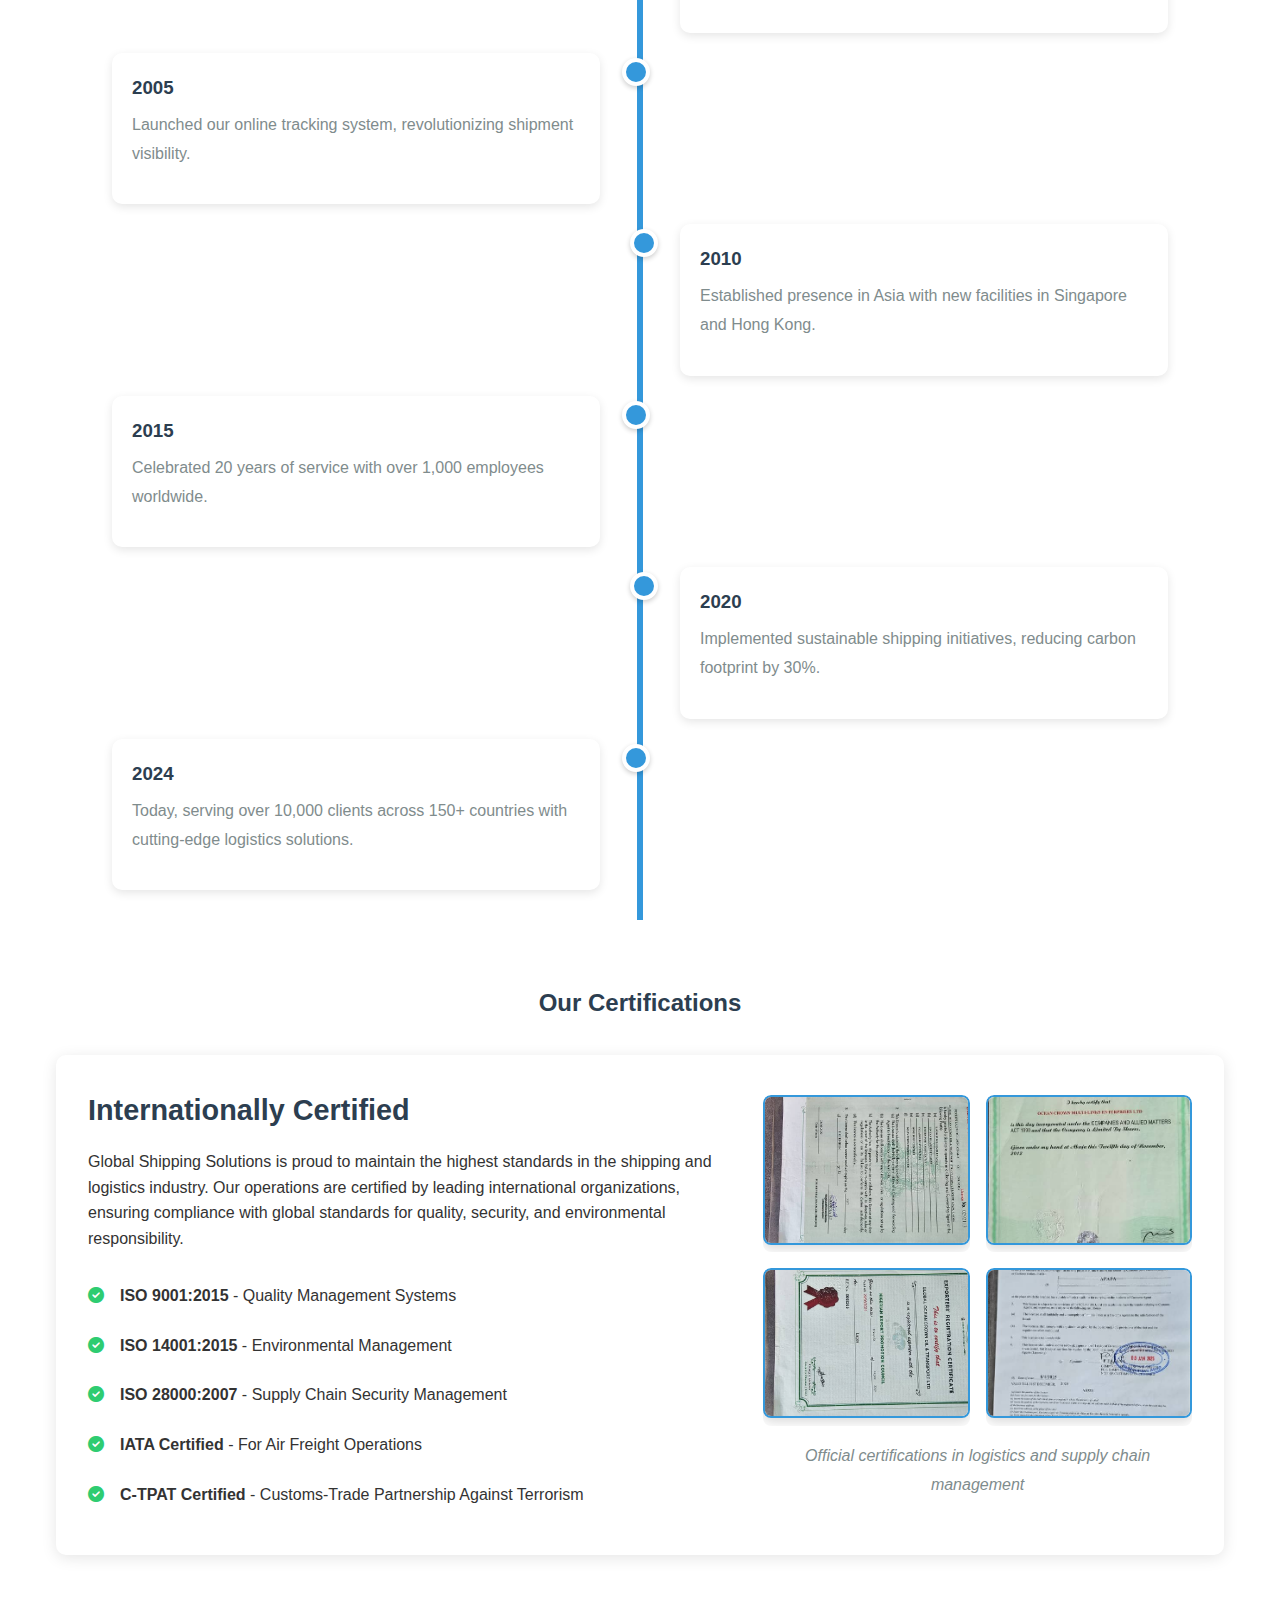
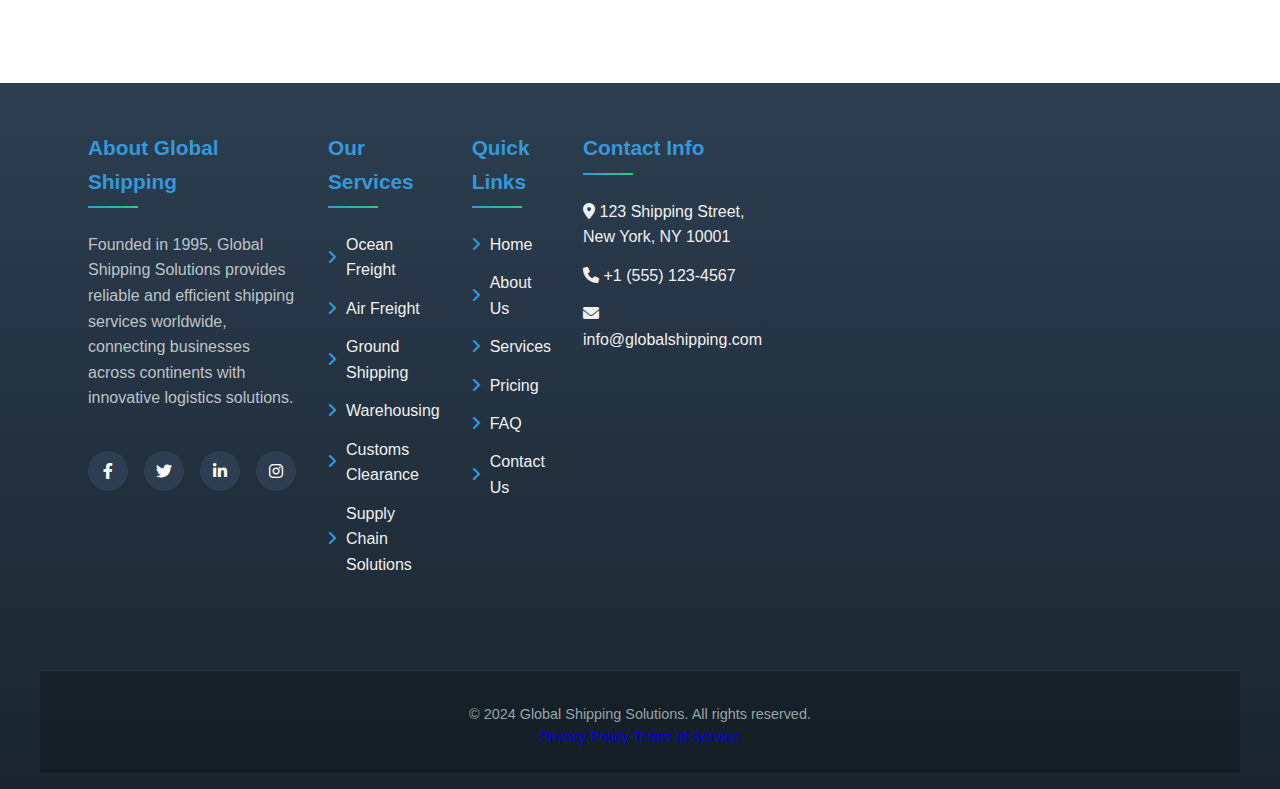
==== commit 5491883e: "Update website with responsive designs and improved UI" ====
--- a/about.html
+++ b/about.html
@@ -6,145 +6,9 @@
     <title>About Us - Global Shipping Solutions</title>
     <link rel="stylesheet" href="styles.css">
     <link rel="stylesheet" href="https://cdnjs.cloudflare.com/ajax/libs/font-awesome/6.0.0/css/all.min.css">
+    <script src="header.js" defer></script>
     <style>
-        /* Enhanced header styles */
-        header {
-            background-color: rgba(30, 39, 46, 0.95);
-            backdrop-filter: blur(10px);
-            box-shadow: 0 4px 20px rgba(0, 0, 0, 0.15);
-            position: fixed;
-            width: 100%;
-            z-index: 1000;
-            transition: all 0.3s ease;
-            padding: 0.2rem 0;
-            border-bottom: 1px solid rgba(255, 255, 255, 0.1);
-        }
-
-        header.scrolled {
-            padding: 0;
-            background-color: rgba(20, 27, 32, 0.98);
-        }
-
-        nav {
-            display: flex;
-            align-items: center;
-            justify-content: space-between;
-            max-width: 1400px;
-            margin: 0 auto;
-            padding: 0.8rem 2rem;
-        }
-
-        .logo {
-            display: flex;
-            align-items: center;
-        }
-
-        .logo-icon {
-            margin-right: 10px;
-            font-size: 2rem;
-            background: linear-gradient(135deg, #3498db, #2ecc71);
-            -webkit-background-clip: text;
-            background-clip: text;
-            -webkit-text-fill-color: transparent;
-        }
-
-        .logo h1 {
-            font-size: 1.8rem;
-            background: linear-gradient(135deg, #3498db, #2ecc71);
-            -webkit-background-clip: text;
-            background-clip: text;
-            -webkit-text-fill-color: transparent;
-            font-weight: 700;
-            margin: 0;
-            letter-spacing: 0.5px;
-        }
-
-        .nav-links {
-            display: flex;
-            gap: 0.5rem;
-            margin: 0;
-            padding: 0;
-            list-style: none;
-        }
-
-        .nav-links li a {
-            position: relative;
-            transition: all 0.3s ease;
-            padding: 0.6rem 1rem;
-            border-radius: 6px;
-            font-weight: 500;
-            color: #e6e6e6;
-            text-decoration: none;
-            letter-spacing: 0.5px;
-            display: inline-block;
-        }
-
-        .nav-links li a::after {
-            content: '';
-            position: absolute;
-            width: 0;
-            height: 2px;
-            bottom: 0;
-            left: 50%;
-            background: linear-gradient(90deg, #3498db, #2ecc71);
-            transition: all 0.3s ease;
-            border-radius: 10px;
-        }
-
-        .nav-links li a:hover {
-            color: #fff;
-            background-color: rgba(255, 255, 255, 0.1);
-            transform: translateY(-2px);
-        }
-
-        .nav-links li a:hover::after {
-            width: 70%;
-            left: 15%;
-        }
-
-        .nav-links li a.active {
-            color: #fff;
-            background-color: rgba(52, 152, 219, 0.2);
-        }
-
-        .nav-links li a.active::after {
-            width: 70%;
-            left: 15%;
-            background: linear-gradient(90deg, #3498db, #2ecc71);
-        }
-
-        .mobile-menu {
-            display: none;
-            cursor: pointer;
-            color: #fff;
-            font-size: 1.5rem;
-        }
-
-        @media (max-width: 768px) {
-            .nav-links {
-                position: fixed;
-                top: 70px;
-                left: -100%;
-                flex-direction: column;
-                width: 100%;
-                text-align: center;
-                background-color: rgba(30, 39, 46, 0.98);
-                transition: all 0.3s ease;
-                box-shadow: 0 10px 15px rgba(0, 0, 0, 0.2);
-                padding: 1rem 0;
-                z-index: 999;
-            }
-            
-            .nav-links.active {
-                left: 0;
-            }
-            
-            .mobile-menu {
-                display: block;
-            }
-        }
-
-        /* Additional styles for About page */
+        /* About page specific styles */
         .about-hero {
             height: 350px;
             background-image: linear-gradient(rgba(0, 0, 0, 0.65), rgba(0, 0, 0, 0.65)), url('image/IMG-20250416-WA0047.jpg');
@@ -181,23 +45,62 @@
 
         .mission-vision {
             display: grid;
-            grid-template-columns: repeat(auto-fit, minmax(300px, 1fr));
+            grid-template-columns: repeat(2, 1fr);
             gap: 2rem;
             margin-top: 2rem;
         }
 
         .mission-card, .vision-card {
             background-color: #fff;
+            border-radius: 15px;
+            box-shadow: 0 4px 20px rgba(0,0,0,0.1);
             padding: 2rem;
-            border-radius: 10px;
-            box-shadow: 0 3px 10px rgba(0,0,0,0.1);
+            display: flex;
+            flex-direction: column;
+            align-items: center;
             text-align: center;
-        }
-
-        .mission-card i, .vision-card i {
+            transition: transform 0.3s ease, box-shadow 0.3s ease;
+            position: relative;
+            overflow: hidden;
+        }
+
+        .mission-card:hover, .vision-card:hover {
+            transform: translateY(-5px);
+            box-shadow: 0 8px 25px rgba(0,0,0,0.15);
+        }
+
+        .card-icon {
+            width: 80px;
+            height: 80px;
+            background: linear-gradient(135deg, #3498db, #2ecc71);
+            border-radius: 50%;
+            display: flex;
+            align-items: center;
+            justify-content: center;
+            margin-bottom: 1.5rem;
+        }
+
+        .card-icon i {
             font-size: 2.5rem;
-            color: #3498db;
+            color: white;
+        }
+
+        .card-content {
+            flex: 1;
+        }
+
+        .card-content h3 {
+            color: #2c3e50;
+            font-size: 1.8rem;
             margin-bottom: 1rem;
+            font-weight: 600;
+        }
+
+        .card-content p {
+            color: #34495e;
+            line-height: 1.8;
+            font-size: 1.1rem;
+            margin: 0;
         }
 
         .team-grid {
@@ -287,7 +190,7 @@
             color: #7f8c8d;
         }
 
-        /* Certification Styles */
+        /* Certification section improvements */
         .certifications-container {
             margin-top: 2rem;
         }
@@ -302,11 +205,18 @@
             box-shadow: 0 3px 15px rgba(0,0,0,0.1);
             overflow: hidden;
             padding: 2rem;
+            transition: transform 0.3s ease, box-shadow 0.3s ease;
+        }
+        
+        .certification-content:hover {
+            transform: translateY(-5px);
+            box-shadow: 0 5px 20px rgba(0,0,0,0.15);
         }
         
         .certification-text h3 {
             color: #2c3e50;
             margin-bottom: 1rem;
+            font-size: 1.8rem;
         }
         
         .certification-text p {
@@ -324,6 +234,11 @@
             position: relative;
             padding-left: 2rem;
             margin-bottom: 0.5rem;
+            transition: transform 0.3s ease;
+        }
+        
+        .certification-list li:hover {
+            transform: translateX(5px);
         }
         
         .certification-list li:before {
@@ -356,6 +271,8 @@
         .cert-image-item {
             text-align: center;
             position: relative;
+            overflow: hidden;
+            border-radius: 8px;
         }
         
         .cert-image-item img {
@@ -364,6 +281,11 @@
             object-fit: cover;
             border-radius: 8px;
             border: 2px solid #3498db;
+            transition: transform 0.3s ease;
+        }
+        
+        .cert-image-item:hover img {
+            transform: scale(1.05);
         }
         
         .cert-image-item span {
@@ -380,9 +302,23 @@
             color: #7f8c8d;
         }
         
+        @media (max-width: 992px) {
+            .certification-content {
+                grid-template-columns: 1fr 1fr;
+                gap: 1.5rem;
+                padding: 1.5rem;
+            }
+            
+            .certification-text h3 {
+                font-size: 1.6rem;
+            }
+        }
+        
         @media (max-width: 768px) {
             .certification-content {
                 grid-template-columns: 1fr;
+                gap: 1.5rem;
+                padding: 1.5rem;
             }
             
             .certification-text {
@@ -391,25 +327,110 @@
             
             .certification-image {
                 order: 1;
-                margin-bottom: 1.5rem;
-            }
-        }
-
+                margin-bottom: 1rem;
+            }
+            
+            .certification-text h3 {
+                font-size: 1.5rem;
+                text-align: center;
+            }
+            
+            .cert-image-grid {
+                gap: 0.8rem;
+            }
+            
+            .cert-image-item img {
+                height: 120px;
+            }
+        }
+        
+        @media (max-width: 576px) {
+            .certification-content {
+                padding: 1.2rem;
+            }
+            
+            .certification-text h3 {
+                font-size: 1.3rem;
+            }
+            
+            .certification-text p {
+                font-size: 0.95rem;
+                margin-bottom: 1rem;
+            }
+            
+            .certification-list li {
+                font-size: 0.9rem;
+                padding-left: 1.8rem;
+            }
+            
+            .cert-image-item img {
+                height: 100px;
+            }
+            
+            .cert-image-caption {
+                font-size: 0.9rem;
+            }
+        }
+        
+        @media (max-width: 384px) {
+            .certification-content {
+                padding: 1rem;
+            }
+            
+            .certification-text h3 {
+                font-size: 1.2rem;
+                margin-bottom: 0.8rem;
+            }
+            
+            .certification-text p {
+                font-size: 0.85rem;
+                line-height: 1.5;
+                margin-bottom: 0.8rem;
+            }
+            
+            .certification-list li {
+                font-size: 0.85rem;
+                padding-left: 1.5rem;
+                margin-bottom: 0.3rem;
+                padding-top: 0.3rem;
+                padding-bottom: 0.3rem;
+            }
+            
+            .certification-list li:before {
+                font-size: 0.9rem;
+            }
+            
+            .cert-image-grid {
+                gap: 0.5rem;
+            }
+            
+            .cert-image-item img {
+                height: 90px;
+            }
+            
+            .cert-image-caption {
+                font-size: 0.8rem;
+                margin-top: 0.5rem;
+            }
+        }
+
+        /* Timeline improvements */
         .timeline {
             position: relative;
-            max-width: 800px;
-            margin: 2rem auto;
+            max-width: 1200px;
+            margin: 0 auto;
+            padding: 20px 0;
         }
 
         .timeline::after {
             content: '';
             position: absolute;
-            width: 2px;
+            width: 6px;
             background-color: #3498db;
             top: 0;
             bottom: 0;
             left: 50%;
-            margin-left: -1px;
+            margin-left: -3px;
         }
 
         .timeline-item {
@@ -428,6 +449,9 @@
             border-radius: 50%;
             top: 15px;
             right: -10px;
+            border: 4px solid white;
+            box-shadow: 0 2px 5px rgba(0,0,0,0.2);
+            z-index: 1;
         }
 
         .left {
@@ -447,6 +471,13 @@
             background-color: #fff;
             border-radius: 10px;
             box-shadow: 0 3px 10px rgba(0,0,0,0.1);
+            position: relative;
+            transition: transform 0.3s ease;
+        }
+        
+        .timeline-content:hover {
+            transform: translateY(-5px);
+            box-shadow: 0 8px 15px rgba(0,0,0,0.15);
         }
 
         .timeline-content h3 {
@@ -475,6 +506,78 @@
 
             .right {
                 left: 0;
+            }
+            
+            .timeline-content {
+                padding: 15px;
+            }
+        }
+        
+        @media (max-width: 576px) {
+            .timeline::after {
+                left: 21px;
+            }
+            
+            .timeline-item {
+                padding-left: 50px;
+                padding-right: 15px;
+                margin-bottom: 20px;
+            }
+            
+            .timeline-item::after {
+                left: 11px;
+                width: 15px;
+                height: 15px;
+            }
+            
+            .timeline-content {
+                padding: 12px;
+            }
+            
+            .timeline-content h3 {
+                font-size: 1.1rem;
+            }
+            
+            .timeline-content p {
+                font-size: 0.9rem;
+            }
+        }
+        
+        @media (max-width: 384px) {
+            .timeline {
+                padding: 10px 0;
+            }
+            
+            .timeline::after {
+                left: 15px;
+                width: 4px;
+            }
+            
+            .timeline-item {
+                padding-left: 40px;
+                padding-right: 10px;
+                margin-bottom: 15px;
+            }
+            
+            .timeline-item::after {
+                left: 6px;
+                width: 12px;
+                height: 12px;
+                border-width: 3px;
+            }
+            
+            .timeline-content {
+                padding: 10px;
+            }
+            
+            .timeline-content h3 {
+                font-size: 1rem;
+                margin-bottom: 0.3rem;
+            }
+            
+            .timeline-content p {
+                font-size: 0.8rem;
+                line-height: 1.4;
             }
         }
 
@@ -625,176 +728,1144 @@
         }
 
         /* Company Story Section Styles */
-        .story-content {
+        .story-section {
             display: grid;
-            grid-template-columns: 3fr 2fr;
+            grid-template-columns: 1fr 1fr;
             gap: 2rem;
             align-items: center;
-            margin-bottom: 2rem;
+            margin-bottom: 4rem;
+        }
+        
+        .story-text {
+            padding: 2rem;
+        }
+        
+        .story-text h2 {
+            color: #2c3e50;
+            margin-bottom: 1.5rem;
+            text-align: left;
+        }
+        
+        .story-text p {
+            margin-bottom: 1rem;
+            line-height: 1.8;
+            color: #34495e;
         }
         
         .story-image {
+            position: relative;
             height: 100%;
-            display: flex;
-            align-items: center;
-            justify-content: center;
+            min-height: 300px;
+            border-radius: 10px;
+            overflow: hidden;
+            box-shadow: 0 4px 15px rgba(0,0,0,0.15);
         }
         
         .story-image img {
-            max-width: 100%;
-            max-height: 350px;
+            width: 100%;
+            height: 100%;
             object-fit: cover;
-            border-radius: 10px;
-            box-shadow: 0 4px 15px rgba(0,0,0,0.15);
-        }
-        
-        @media (max-width: 768px) {
-            .story-content {
+            transition: transform 0.3s ease;
+        }
+        
+        .story-image:hover img {
+            transform: scale(1.05);
+        }
+        
+        @media (max-width: 992px) {
+            .story-section {
                 grid-template-columns: 1fr;
+                gap: 2rem;
             }
             
             .story-text {
                 order: 2;
+                padding: 1.5rem;
             }
             
             .story-image {
                 order: 1;
+                min-height: 250px;
+            }
+            
+            .story-text h2 {
+                text-align: center;
+            }
+        }
+        
+        @media (max-width: 768px) {
+            .about-hero {
+                height: 300px;
+                margin-top: 60px;
+            }
+            
+            .about-content {
+                padding: 2rem 1rem;
+            }
+            
+            .story-section {
+                gap: 1.5rem;
+            }
+            
+            .story-text {
+                padding: 1rem;
+            }
+        }
+        
+        @media (max-width: 576px) {
+            .about-hero {
+                height: 250px;
+            }
+            
+            .story-image {
+                min-height: 200px;
+            }
+            
+            .story-text p {
+                font-size: 0.95rem;
+                line-height: 1.6;
+            }
+        }
+
+        /* Responsive Container */
+        .container {
+            width: 100%;
+            padding: 0 1rem;
+            margin: 0 auto;
+            max-width: 1400px;
+        }
+        
+        /* Responsive adjustments for about page */
+        @media (max-width: 991px) {
+            .about-hero h1 {
+                font-size: 2.8rem;
+            }
+            
+            .timeline-container {
+                margin-left: 20px;
+            }
+            
+            .timeline-item {
+                padding-left: 30px;
+            }
+            
+            .timeline-item::before {
+                left: -12px;
+            }
+        }
+        
+        @media (max-width: 768px) {
+            .about-hero h1 {
+                font-size: 2.2rem;
+            }
+            
+            .about-overview {
+                grid-template-columns: 1fr;
+                gap: 2rem;
+            }
+            
+            .about-overview-img {
+                height: 300px;
+            }
+            
+            .about-stats {
+                grid-template-columns: repeat(2, 1fr);
+            }
+            
+            .testimonial-content {
+                padding: 3rem 1.5rem;
+            }
+            
+            .team-grid {
+                grid-template-columns: repeat(2, 1fr);
+            }
+        }
+        
+        @media (max-width: 576px) {
+            .about-hero {
+                height: 300px;
+            }
+            
+            .about-hero h1 {
+                font-size: 1.8rem;
+            }
+            
+            .about-stats {
+                grid-template-columns: 1fr;
+            }
+            
+            .timeline-container {
+                margin-left: 15px;
+            }
+            
+            .timeline-item {
+                padding-left: 25px;
+            }
+            
+            .testimonial-content {
+                padding: 2rem 1rem;
+            }
+            
+            .team-grid {
+                grid-template-columns: 1fr;
+            }
+            
+            .team-card {
+                max-width: 320px;
+                margin: 0 auto;
+            }
+        }
+
+        /* Specific adjustments for 384px width */
+        @media (max-width: 384px) {
+            .about-hero {
+                height: 200px;
+                margin-top: 40px;
+                background-position: center;
+            }
+
+            .about-hero h1 {
+                font-size: 1.4rem;
+                padding: 0 0.5rem;
+                margin-bottom: 0.5rem;
+            }
+
+            .about-hero p {
+                font-size: 0.8rem;
+                padding: 0 0.5rem;
+            }
+
+            .about-content {
+                padding: 1rem 0.5rem;
+            }
+
+            .story-section {
+                grid-template-columns: 1fr;
+                gap: 0.8rem;
+            }
+
+            .story-text {
+                padding: 0.8rem 0.5rem;
+            }
+
+            .story-text h2 {
+                font-size: 1.2rem;
+                margin-bottom: 0.8rem;
+            }
+
+            .story-text p {
+                font-size: 0.8rem;
+                line-height: 1.4;
+                margin-bottom: 0.5rem;
+            }
+
+            .story-image {
+                min-height: 150px;
+                margin-bottom: 0.8rem;
+            }
+
+            .mission-vision {
+                grid-template-columns: 1fr;
+                gap: 0.8rem;
+            }
+
+            .mission-card, .vision-card {
+                padding: 1rem 0.8rem;
+                margin-bottom: 0.8rem;
+            }
+
+            .mission-card h3, .vision-card h3 {
+                font-size: 1.1rem;
+                margin-bottom: 0.5rem;
+            }
+
+            .mission-card p, .vision-card p {
+                font-size: 0.8rem;
+                line-height: 1.4;
+            }
+
+            .mission-card i, .vision-card i {
+                font-size: 1.5rem;
+                margin-bottom: 0.5rem;
+            }
+
+            .stats-container {
+                grid-template-columns: 1fr;
+                gap: 0.8rem;
+            }
+
+            .stat-item {
+                padding: 1rem 0.8rem;
+                margin-bottom: 0.8rem;
+            }
+
+            .stat-item i {
+                font-size: 1.5rem;
+                margin-bottom: 0.5rem;
+            }
+
+            .stat-item h3 {
+                font-size: 1.1rem;
+                margin-bottom: 0.3rem;
+            }
+
+            .stat-item p {
+                font-size: 0.8rem;
+                line-height: 1.4;
+            }
+
+            .timeline {
+                padding: 0 0.3rem;
+            }
+
+            .timeline-item {
+                padding: 8px 15px;
+                margin-bottom: 0.8rem;
+            }
+
+            .timeline-content {
+                padding: 0.8rem;
+            }
+
+            .timeline-content h3 {
+                font-size: 1.1rem;
+                margin-bottom: 0.3rem;
+            }
+
+            .timeline-content p {
+                font-size: 0.8rem;
+                line-height: 1.4;
+            }
+
+            .certification-content {
+                padding: 0.8rem;
+                grid-template-columns: 1fr;
+            }
+
+            .certification-text h3 {
+                font-size: 1.1rem;
+                margin-bottom: 0.5rem;
+            }
+
+            .certification-text p {
+                font-size: 0.8rem;
+                line-height: 1.4;
+                margin-bottom: 0.5rem;
+            }
+
+            .certification-list li {
+                font-size: 0.8rem;
+                margin-bottom: 0.3rem;
+                padding-left: 1.5rem;
+            }
+
+            .cert-image-grid {
+                grid-template-columns: 1fr;
+                gap: 0.5rem;
+            }
+
+            .cert-image-item img {
+                height: 100px;
+            }
+
+            .footer-content {
+                padding: 0.8rem 0.5rem;
+                grid-template-columns: 1fr;
+            }
+
+            .footer-section {
+                margin-bottom: 1rem;
+            }
+
+            .footer-section h3 {
+                font-size: 1.1rem;
+                margin-bottom: 0.5rem;
+            }
+
+            .footer-section p {
+                font-size: 0.8rem;
+                line-height: 1.4;
+                margin-bottom: 0.5rem;
+            }
+
+            .footer-section ul li {
+                font-size: 0.8rem;
+                margin-bottom: 0.3rem;
+            }
+
+            .social-links {
+                gap: 0.5rem;
+                margin-top: 0.8rem;
+            }
+
+            .social-links a {
+                width: 30px;
+                height: 30px;
+                font-size: 0.9rem;
+            }
+
+            .footer-bottom {
+                padding: 0.8rem 0;
+            }
+
+            .footer-bottom p {
+                font-size: 0.8rem;
+            }
+
+            .footer-links a {
+                font-size: 0.8rem;
+                margin: 0 0.3rem;
+            }
+
+            .back-to-top {
+                width: 40px;
+                height: 40px;
+                right: 10px;
+                bottom: 60px;
+                font-size: 1rem;
+            }
+        }
+
+        /* Improved responsive design */
+        @media (max-width: 992px) {
+            .container {
+                padding: 0 1.5rem;
+            }
+            
+            .footer-sections-wrapper {
+                display: grid;
+                grid-template-columns: repeat(2, 1fr);
+                gap: 2rem;
+            }
+        }
+        
+        @media (max-width: 768px) {
+            .container {
+                padding: 0 1rem;
+            }
+            
+            .about-hero h1 {
+                font-size: 2rem;
+                margin-bottom: 0.5rem;
+            }
+            
+            .about-hero p {
+                font-size: 1rem;
+            }
+            
+            .team-grid {
+                grid-template-columns: repeat(2, 1fr);
+                gap: 1.5rem;
+            }
+            
+            .team-member img {
+                height: 200px;
+            }
+            
+            .cert-image-grid {
+                grid-template-columns: repeat(2, 1fr);
+                gap: 0.8rem;
+            }
+            
+            .stats-container {
+                grid-template-columns: repeat(2, 1fr);
+                gap: 1.5rem;
+            }
+            
+            .footer-sections-wrapper {
+                grid-template-columns: 1fr;
+                gap: 1.5rem;
+            }
+        }
+        
+        @media (max-width: 576px) {
+            .about-hero {
+                height: 250px;
+            }
+            
+            .about-hero h1 {
+                font-size: 1.6rem;
+            }
+            
+            .about-hero p {
+                font-size: 0.9rem;
+            }
+            
+            .story-text h2, .about-section h2 {
+                font-size: 1.5rem;
+                margin-bottom: 1rem;
+            }
+            
+            .team-grid {
+                grid-template-columns: 1fr;
+            }
+            
+            .team-member {
+                max-width: 300px;
+                margin: 0 auto;
+            }
+            
+            .cert-image-grid {
+                grid-template-columns: 1fr;
+            }
+            
+            .timeline {
+                padding: 0 0.5rem;
+            }
+            
+            .footer-sections-wrapper {
+                display: block;
+            }
+            
+            .footer-section {
+                margin-bottom: 2rem;
+            }
+        }
+        
+        @media (max-width: 384px) {
+            .container {
+                padding: 0 0.8rem;
+            }
+            
+            .about-hero {
+                height: 200px;
+            }
+            
+            .about-hero h1 {
+                font-size: 1.4rem;
+            }
+            
+            .about-hero p {
+                font-size: 0.8rem;
+            }
+            
+            .story-text h2, .about-section h2 {
+                font-size: 1.3rem;
+            }
+            
+            .team-member {
+                max-width: 280px;
+            }
+            
+            .team-member img {
+                height: 180px;
+            }
+            
+            .team-info {
+                padding: 1rem;
+            }
+            
+            .team-info h3 {
+                font-size: 1.1rem;
+            }
+            
+            .social-links-team a {
+                font-size: 1rem;
+            }
+        }
+        
+        /* Fix for footer layout */
+        .footer-sections-wrapper {
+            display: grid;
+            grid-template-columns: repeat(4, 1fr);
+            gap: 2rem;
+        }
+
+        /* Comprehensive mobile responsiveness */
+        @media screen and (max-width: 480px) {
+            .container {
+                padding: 0 1rem;
+            }
+            
+            .about-hero {
+                height: 220px;
+                margin-top: 60px;
+            }
+            
+            .about-hero h1 {
+                font-size: 1.5rem;
+                margin-bottom: 0.5rem;
+            }
+            
+            .about-hero p {
+                font-size: 0.9rem;
+            }
+            
+            .about-content {
+                padding: 1.5rem 0.5rem;
+            }
+            
+            .about-section {
+                margin-bottom: 2.5rem;
+            }
+            
+            .story-section {
+                grid-template-columns: 1fr;
+                gap: 1rem;
+            }
+            
+            .story-text {
+                padding: 1rem;
+            }
+            
+            .story-text h2, .about-section h2 {
+                font-size: 1.4rem;
+                margin-bottom: 1rem;
+                text-align: center;
+            }
+            
+            .story-text p {
+                font-size: 0.9rem;
+                line-height: 1.5;
+            }
+            
+            .story-image {
+                min-height: 200px;
+            }
+            
+            .mission-vision {
+                grid-template-columns: 1fr;
+                gap: 1.2rem;
+            }
+            
+            .card-icon {
+                width: 60px;
+                height: 60px;
+                margin-bottom: 1rem;
+            }
+            
+            .card-icon i {
+                font-size: 1.8rem;
+            }
+            
+            .card-content h3 {
+                font-size: 1.3rem;
+                margin-bottom: 0.7rem;
+            }
+            
+            .card-content p {
+                font-size: 0.9rem;
+                line-height: 1.5;
+            }
+            
+            .team-grid {
+                grid-template-columns: 1fr;
+                gap: 1.5rem;
+            }
+            
+            .team-member {
+                max-width: 100%;
+            }
+            
+            .team-member img {
+                height: 200px;
+            }
+            
+            .social-links-team {
+                gap: 0.8rem;
+            }
+            
+            .stats-container {
+                grid-template-columns: 1fr;
+                gap: 1rem;
+            }
+            
+            .stat-item {
+                padding: 1.2rem;
+            }
+            
+            .stat-item i {
+                font-size: 2rem;
+                margin-bottom: 0.5rem;
+            }
+            
+            .stat-item h3 {
+                font-size: 1.2rem;
+                margin-bottom: 0.3rem;
+            }
+            
+            .cert-image-grid {
+                grid-template-columns: 1fr;
+                gap: 0.8rem;
+            }
+            
+            .cert-image-item img {
+                height: 120px;
+            }
+            
+            .footer-sections-wrapper {
+                grid-template-columns: 1fr;
+                gap: 1.5rem;
+            }
+            
+            .footer-section {
                 margin-bottom: 1.5rem;
+            }
+            
+            .social-links {
+                gap: 0.8rem;
+                justify-content: center;
+            }
+            
+            .back-to-top {
+                right: 15px;
+                bottom: 70px;
+                width: 40px;
+                height: 40px;
+            }
+        }
+        
+        /* Small phone sizes (iPhone SE, etc.) */
+        @media screen and (max-width: 375px) {
+            .container {
+                padding: 0 0.8rem;
+            }
+            
+            .about-hero {
+                height: 180px;
+                margin-top: 50px;
+            }
+            
+            .about-hero h1 {
+                font-size: 1.3rem;
+            }
+            
+            .about-hero p {
+                font-size: 0.8rem;
+            }
+            
+            .about-content {
+                padding: 1rem 0.5rem;
+            }
+            
+            .about-section {
+                margin-bottom: 2rem;
+            }
+            
+            .story-text h2, .about-section h2 {
+                font-size: 1.2rem;
+            }
+            
+            .story-text p {
+                font-size: 0.85rem;
+                line-height: 1.4;
+            }
+            
+            .story-image {
+                min-height: 180px;
+            }
+            
+            .mission-vision {
+                gap: 1rem;
+            }
+            
+            .mission-card, .vision-card {
+                padding: 1rem;
+            }
+            
+            .card-icon {
+                width: 50px;
+                height: 50px;
+            }
+            
+            .card-icon i {
+                font-size: 1.5rem;
+            }
+            
+            .card-content h3 {
+                font-size: 1.2rem;
+                margin-bottom: 0.5rem;
+            }
+            
+            .card-content p {
+                font-size: 0.85rem;
+            }
+            
+            .team-member img {
+                height: 180px;
+            }
+            
+            .team-info {
+                padding: 1rem;
+            }
+            
+            .team-info h3 {
+                font-size: 1.1rem;
+            }
+            
+            .stat-item {
+                padding: 1rem;
+            }
+            
+            .stat-item i {
+                font-size: 1.8rem;
+            }
+            
+            .stat-item p {
+                font-size: 0.85rem;
+            }
+            
+            .timeline-item {
+                padding-left: 40px;
+            }
+            
+            .timeline-content {
+                padding: 0.8rem;
+            }
+            
+            .timeline-content h3 {
+                font-size: 1.1rem;
+            }
+            
+            .certification-text h3 {
+                font-size: 1.2rem;
+            }
+            
+            .certification-text p, .certification-list li {
+                font-size: 0.85rem;
+            }
+            
+            .footer-section h3 {
+                font-size: 1.1rem;
+            }
+            
+            .footer-section p, .footer-section ul li {
+                font-size: 0.85rem;
+            }
+            
+            .footer-bottom p, .footer-links a {
+                font-size: 0.8rem;
+            }
+        }
+        
+        /* Extra small phones */
+        @media screen and (max-width: 320px) {
+            .container {
+                padding: 0 0.5rem;
+            }
+            
+            .about-hero {
+                height: 160px;
+                margin-top: 40px;
+            }
+            
+            .about-hero h1 {
+                font-size: 1.1rem;
+                padding: 0 0.3rem;
+            }
+            
+            .about-hero p {
+                font-size: 0.75rem;
+                padding: 0 0.3rem;
+            }
+            
+            .about-content {
+                padding: 0.8rem 0.3rem;
+            }
+            
+            .about-section {
+                margin-bottom: 1.5rem;
+            }
+            
+            .story-text {
+                padding: 0.8rem 0.3rem;
+            }
+            
+            .story-text h2, .about-section h2 {
+                font-size: 1.1rem;
+                margin-bottom: 0.8rem;
+            }
+            
+            .story-text p {
+                font-size: 0.8rem;
+                line-height: 1.3;
+                margin-bottom: 0.5rem;
+            }
+            
+            .story-image {
+                min-height: 150px;
+            }
+            
+            .mission-card, .vision-card {
+                padding: 0.8rem;
+            }
+            
+            .card-icon {
+                width: 45px;
+                height: 45px;
+                margin-bottom: 0.8rem;
+            }
+            
+            .card-icon i {
+                font-size: 1.3rem;
+            }
+            
+            .card-content h3 {
+                font-size: 1rem;
+                margin-bottom: 0.4rem;
+            }
+            
+            .card-content p {
+                font-size: 0.8rem;
+                line-height: 1.3;
+            }
+            
+            .team-member img {
+                height: 160px;
+            }
+            
+            .team-info {
+                padding: 0.8rem;
+            }
+            
+            .team-info h3 {
+                font-size: 1rem;
+            }
+            
+            .team-info p {
+                font-size: 0.8rem;
+            }
+            
+            .stat-item {
+                padding: 0.8rem;
+            }
+            
+            .stat-item i {
+                font-size: 1.5rem;
+            }
+            
+            .stat-item h3 {
+                font-size: 1rem;
+            }
+            
+            .stat-item p {
+                font-size: 0.8rem;
+            }
+            
+            .timeline::after {
+                left: 12px;
+                width: 3px;
+            }
+            
+            .timeline-item {
+                padding-left: 35px;
+                padding-right: 0.5rem;
+            }
+            
+            .timeline-item::after {
+                left: 3px;
+                width: 10px;
+                height: 10px;
+                border-width: 2px;
+            }
+            
+            .timeline-content {
+                padding: 0.7rem;
+            }
+            
+            .timeline-content h3 {
+                font-size: 0.9rem;
+            }
+            
+            .timeline-content p {
+                font-size: 0.75rem;
+            }
+            
+            .certification-content {
+                padding: 0.8rem 0.5rem;
+            }
+            
+            .certification-text h3 {
+                font-size: 1rem;
+            }
+            
+            .certification-text p {
+                font-size: 0.8rem;
+                margin-bottom: 0.5rem;
+            }
+            
+            .certification-list li {
+                font-size: 0.8rem;
+                padding-left: 1.2rem;
+            }
+            
+            .cert-image-item img {
+                height: 100px;
+            }
+            
+            .footer-content {
+                padding: 0.5rem;
+            }
+            
+            .footer-section {
+                margin-bottom: 1rem;
+            }
+            
+            .footer-section h3 {
+                font-size: 1rem;
+                margin-bottom: 0.4rem;
+            }
+            
+            .footer-section p {
+                font-size: 0.8rem;
+                margin-bottom: 0.4rem;
+            }
+            
+            .footer-section ul li {
+                font-size: 0.8rem;
+                margin-bottom: 0.3rem;
+            }
+            
+            .social-links {
+                gap: 0.4rem;
+            }
+            
+            .social-links a {
+                width: 28px;
+                height: 28px;
+                font-size: 0.8rem;
+            }
+            
+            .footer-bottom {
+                padding: 0.6rem 0;
+                margin-top: 1.5rem;
+            }
+            
+            .footer-bottom p, .footer-links a {
+                font-size: 0.75rem;
+            }
+            
+            .back-to-top {
+                width: 35px;
+                height: 35px;
+                right: 8px;
+                bottom: 60px;
+                font-size: 0.8rem;
             }
         }
     </style>
 </head>
 <body>
-    <header id="main-header">
-        <nav>
-            <div class="logo">
-                <i class="fas fa-globe-americas logo-icon"></i>
-                <h1>Global Shipping</h1>
-            </div>
-            <ul class="nav-links">
-                <li><a href="index.html">Home</a></li>
-                <li><a href="about.html" class="active">About</a></li>
-                <li><a href="services.html">Services</a></li>
-                <li><a href="pricing.html">Pricing</a></li>
-                <li><a href="faq.html">FAQ</a></li>
-                <li><a href="contact.html">Contact</a></li>
-            </ul>
-            <div class="mobile-menu">
-                <i class="fas fa-bars"></i>
-            </div>
-        </nav>
-    </header>
-
     <main>
         <section class="about-hero">
-            <div class="hero-content">
+            <div class="container">
                 <h1>About Global Shipping</h1>
                 <p>Your trusted partner in global logistics since 1995</p>
             </div>
         </section>
 
         <div class="about-content">
-            <section class="company-story">
+            <section class="story-section">
+                <div class="story-text">
+                    <h2>Our Story</h2>
+                    <p>Founded in 1995, Global Shipping Solutions began as a small family-owned freight forwarding company with just three employees and a passion for connecting businesses across borders. What started as a modest operation has grown into a leading global logistics provider with a presence in over 65 countries.</p>
+                    <p>Our journey has been defined by our unwavering commitment to reliability, innovation, and customer satisfaction. Through economic ups and downs, technological revolutions, and global challenges, we've continuously adapted and evolved to meet the changing needs of our clients.</p>
+                    <p>Today, Global Shipping Solutions employs over 2,000 logistics experts worldwide, manages a sophisticated network of transportation and warehousing resources, and leverages cutting-edge technology to provide seamless shipping experiences. Despite our growth, we remain true to our core values of integrity, excellence, and personalized service.</p>
+                </div>
+                <div class="story-image">
+                    <img src="image/IMG-20250416-WA0062.jpg" alt="Global Shipping Company History">
+                </div>
+            </section>
+
+            <section class="about-section">
                 <div class="container">
-                    <div class="story-content">
-                        <div class="story-text">
-                            <h2>Our Story</h2>
-                            <p>Founded in 1995, Global Shipping Solutions began as a small family-owned freight forwarding company with just three employees and a passion for connecting businesses across borders. What started as a modest operation has grown into a leading global logistics provider with a presence in over 65 countries.</p>
-                            <p>Our journey has been defined by our unwavering commitment to reliability, innovation, and customer satisfaction. Through economic ups and downs, technological revolutions, and global challenges, we've continuously adapted and evolved to meet the changing needs of our clients.</p>
-                            <p>Today, Global Shipping Solutions employs over 2,000 logistics experts worldwide, manages a sophisticated network of transportation and warehousing resources, and leverages cutting-edge technology to provide seamless shipping experiences. Despite our growth, we remain true to our core values of integrity, excellence, and personalized service.</p>
+                    <h2>Our Mission & Vision</h2>
+                    <div class="mission-vision">
+                        <div class="mission-card">
+                            <div class="card-icon">
+                                <i class="fas fa-bullseye"></i>
+                            </div>
+                            <div class="card-content">
+                                <h3>Our Mission</h3>
+                                <p>To provide reliable, efficient, and sustainable shipping solutions that connect businesses globally, enabling commerce and growth while minimizing environmental impact.</p>
+                            </div>
                         </div>
-                        <div class="story-image">
-                            <img src="image/IMG-20250416-WA0062.jpg" alt="Company History">
+                        <div class="vision-card">
+                            <div class="card-icon">
+                                <i class="fas fa-eye"></i>
+                            </div>
+                            <div class="card-content">
+                                <h3>Our Vision</h3>
+                                <p>To be the world's most trusted shipping partner, known for innovation, sustainability, and exceptional customer service in the global logistics industry.</p>
+                            </div>
                         </div>
                     </div>
                 </div>
             </section>
 
             <section class="about-section">
-                <h2>Our Mission & Vision</h2>
-                <div class="mission-vision">
-                    <div class="mission-card">
-                        <i class="fas fa-bullseye"></i>
-                        <h3>Our Mission</h3>
-                        <p>To provide reliable, efficient, and sustainable shipping solutions that connect businesses globally, enabling commerce and growth while minimizing environmental impact.</p>
-                    </div>
-                    <div class="vision-card">
-                        <i class="fas fa-eye"></i>
-                        <h3>Our Vision</h3>
-                        <p>To be the world's most trusted shipping partner, known for innovation, sustainability, and exceptional customer service in the global logistics industry.</p>
+                <div class="container">
+                    <h2>Our Values</h2>
+                    <div class="stats-container">
+                        <div class="stat-item">
+                            <i class="fas fa-handshake"></i>
+                            <h3>Integrity</h3>
+                            <p>We conduct business with honesty, transparency, and ethical practices.</p>
+                        </div>
+                        <div class="stat-item">
+                            <i class="fas fa-users"></i>
+                            <h3>Customer Focus</h3>
+                            <p>Our clients' success is our success. We prioritize their needs in everything we do.</p>
+                        </div>
+                        <div class="stat-item">
+                            <i class="fas fa-leaf"></i>
+                            <h3>Sustainability</h3>
+                            <p>We're committed to reducing our environmental footprint through eco-friendly practices.</p>
+                        </div>
+                        <div class="stat-item">
+                            <i class="fas fa-lightbulb"></i>
+                            <h3>Innovation</h3>
+                            <p>We continuously seek new solutions to improve our services and efficiency.</p>
+                        </div>
                     </div>
                 </div>
             </section>
 
             <section class="about-section">
-                <h2>Our Values</h2>
-                <div class="stats-container">
-                    <div class="stat-item">
-                        <i class="fas fa-handshake"></i>
-                        <h3>Integrity</h3>
-                        <p>We conduct business with honesty, transparency, and ethical practices.</p>
-                    </div>
-                    <div class="stat-item">
-                        <i class="fas fa-users"></i>
-                        <h3>Customer Focus</h3>
-                        <p>Our clients' success is our success. We prioritize their needs in everything we do.</p>
-                    </div>
-                    <div class="stat-item">
-                        <i class="fas fa-leaf"></i>
-                        <h3>Sustainability</h3>
-                        <p>We're committed to reducing our environmental footprint through eco-friendly practices.</p>
-                    </div>
-                    <div class="stat-item">
-                        <i class="fas fa-lightbulb"></i>
-                        <h3>Innovation</h3>
-                        <p>We continuously seek new solutions to improve our services and efficiency.</p>
-                    </div>
-                </div>
-            </section>
-
-            <section class="about-section">
-                <h2>Our Journey</h2>
-                <div class="timeline">
-                    <div class="timeline-item left">
-                        <div class="timeline-content">
-                            <h3>1995</h3>
-                            <p>Global Shipping Solutions founded with three employees in New York.</p>
+                <div class="container">
+                    <h2>Our Journey</h2>
+                    <div class="timeline">
+                        <div class="timeline-item left">
+                            <div class="timeline-content">
+                                <h3>1995</h3>
+                                <p>Global Shipping Solutions founded with three employees in New York.</p>
+                            </div>
                         </div>
-                    </div>
-                    <div class="timeline-item right">
-                        <div class="timeline-content">
-                            <h3>2000</h3>
-                            <p>Expanded operations to Europe, opening offices in London and Frankfurt.</p>
+                        <div class="timeline-item right">
+                            <div class="timeline-content">
+                                <h3>2000</h3>
+                                <p>Expanded operations to Europe, opening offices in London and Frankfurt.</p>
+                            </div>
                         </div>
-                    </div>
-                    <div class="timeline-item left">
-                        <div class="timeline-content">
-                            <h3>2005</h3>
-                            <p>Launched our online tracking system, revolutionizing shipment visibility.</p>
+                        <div class="timeline-item left">
+                            <div class="timeline-content">
+                                <h3>2005</h3>
+                                <p>Launched our online tracking system, revolutionizing shipment visibility.</p>
+                            </div>
                         </div>
-                    </div>
-                    <div class="timeline-item right">
-                        <div class="timeline-content">
-                            <h3>2010</h3>
-                            <p>Established presence in Asia with new facilities in Singapore and Hong Kong.</p>
+                        <div class="timeline-item right">
+                            <div class="timeline-content">
+                                <h3>2010</h3>
+                                <p>Established presence in Asia with new facilities in Singapore and Hong Kong.</p>
+                            </div>
                         </div>
-                    </div>
-                    <div class="timeline-item left">
-                        <div class="timeline-content">
-                            <h3>2015</h3>
-                            <p>Celebrated 20 years of service with over 1,000 employees worldwide.</p>
+                        <div class="timeline-item left">
+                            <div class="timeline-content">
+                                <h3>2015</h3>
+                                <p>Celebrated 20 years of service with over 1,000 employees worldwide.</p>
+                            </div>
                         </div>
-                    </div>
-                    <div class="timeline-item right">
-                        <div class="timeline-content">
-                            <h3>2020</h3>
-                            <p>Implemented sustainable shipping initiatives, reducing carbon footprint by 30%.</p>
+                        <div class="timeline-item right">
+                            <div class="timeline-content">
+                                <h3>2020</h3>
+                                <p>Implemented sustainable shipping initiatives, reducing carbon footprint by 30%.</p>
+                            </div>
                         </div>
-                    </div>
-                    <div class="timeline-item left">
-                        <div class="timeline-content">
-                            <h3>2024</h3>
-                            <p>Today, serving over 10,000 clients across 150+ countries with cutting-edge logistics solutions.</p>
+                        <div class="timeline-item left">
+                            <div class="timeline-content">
+                                <h3>2024</h3>
+                                <p>Today, serving over 10,000 clients across 150+ countries with cutting-edge logistics solutions.</p>
+                            </div>
                         </div>
                     </div>
                 </div>
@@ -840,56 +1911,63 @@
 
     <footer>
         <div class="footer-content">
-            <div class="footer-section">
-                <h3>About Global Shipping</h3>
-                <p>Founded in 1995, Global Shipping Solutions provides reliable and efficient shipping services worldwide, connecting businesses across continents with innovative logistics solutions.</p>
-                <div class="social-links">
-                    <a href="#" class="facebook" aria-label="Facebook"><i class="fab fa-facebook-f"></i></a>
-                    <a href="#" class="twitter" aria-label="Twitter"><i class="fab fa-twitter"></i></a>
-                    <a href="#" class="linkedin" aria-label="LinkedIn"><i class="fab fa-linkedin-in"></i></a>
-                    <a href="#" class="instagram" aria-label="Instagram"><i class="fab fa-instagram"></i></a>
+            <div class="container">
+                <div class="footer-sections-wrapper">
+                    <div class="footer-section">
+                        <h3>About Global Shipping</h3>
+                        <p>Founded in 1995, Global Shipping Solutions provides reliable and efficient shipping services worldwide, connecting businesses across continents with innovative logistics solutions.</p>
+                        <div class="social-links">
+                            <a href="#" class="facebook" aria-label="Facebook"><i class="fab fa-facebook-f"></i></a>
+                            <a href="#" class="twitter" aria-label="Twitter"><i class="fab fa-twitter"></i></a>
+                            <a href="#" class="linkedin" aria-label="LinkedIn"><i class="fab fa-linkedin-in"></i></a>
+                            <a href="#" class="instagram" aria-label="Instagram"><i class="fab fa-instagram"></i></a>
+                        </div>
+                    </div>
+                    <div class="footer-section">
+                        <h3>Our Services</h3>
+                        <ul>
+                            <li><a href="services.html#ocean">Ocean Freight</a></li>
+                            <li><a href="services.html#air">Air Freight</a></li>
+                            <li><a href="services.html#ground">Ground Shipping</a></li>
+                            <li><a href="services.html#warehousing">Warehousing</a></li>
+                            <li><a href="services.html#customs">Customs Clearance</a></li>
+                            <li><a href="services.html#supply-chain">Supply Chain Solutions</a></li>
+                        </ul>
+                    </div>
+                    <div class="footer-section">
+                        <h3>Quick Links</h3>
+                        <ul>
+                            <li><a href="index.html">Home</a></li>
+                            <li><a href="about.html">About Us</a></li>
+                            <li><a href="services.html">Services</a></li>
+                            <li><a href="pricing.html">Pricing</a></li>
+                            <li><a href="faq.html">FAQ</a></li>
+                            <li><a href="contact.html">Contact Us</a></li>
+                        </ul>
+                    </div>
+                    <div class="footer-section">
+                        <h3>Contact Info</h3>
+                        <ul>
+                            <li><i class="fas fa-map-marker-alt"></i> 123 Shipping Street, New York, NY 10001</li>
+                            <li><i class="fas fa-phone"></i> +1 (555) 123-4567</li>
+                            <li><i class="fas fa-envelope"></i> info@globalshipping.com</li>
+                        </ul>
+                    </div>
                 </div>
             </div>
-            <div class="footer-section">
-                <h3>Our Services</h3>
-                <ul>
-                    <li><a href="services.html#ocean">Ocean Freight</a></li>
-                    <li><a href="services.html#air">Air Freight</a></li>
-                    <li><a href="services.html#ground">Ground Shipping</a></li>
-                    <li><a href="services.html#warehousing">Warehousing</a></li>
-                    <li><a href="services.html#customs">Customs Clearance</a></li>
-                    <li><a href="services.html#supply-chain">Supply Chain Solutions</a></li>
-                </ul>
-            </div>
-            <div class="footer-section">
-                <h3>Quick Links</h3>
-                <ul>
-                    <li><a href="index.html">Home</a></li>
-                    <li><a href="about.html">About Us</a></li>
-                    <li><a href="services.html">Services</a></li>
-                    <li><a href="pricing.html">Pricing</a></li>
-                    <li><a href="faq.html">FAQ</a></li>
-                    <li><a href="contact.html">Contact Us</a></li>
-                </ul>
-            </div>
-            <div class="footer-section">
-                <h3>Contact Info</h3>
-                <ul>
-                    <li><a href="tel:+15551234567"><i class="fas fa-phone"></i> +1 (555) 123-4567</a></li>
-                    <li><a href="mailto:info@globalshipping.com"><i class="fas fa-envelope"></i> info@globalshipping.com</a></li>
-                    <li><a href="https://maps.google.com" target="_blank"><i class="fas fa-map-marker-alt"></i> 123 Shipping Lane, Port City, PC 12345</a></li>
-                    <li><a href="#"><i class="fas fa-clock"></i> Mon-Fri: 8:00AM - 6:00PM</a></li>
-                </ul>
+        </div>
+        <div class="footer-bottom">
+            <div class="container">
+                <p>&copy; 2024 Global Shipping Solutions. All rights reserved.</p>
+                <div class="footer-links">
+                    <a href="privacy.html">Privacy Policy</a>
+                    <a href="terms.html">Terms of Service</a>
+                </div>
             </div>
         </div>
-        <div class="back-to-top" id="back-to-top">
-            <i class="fas fa-arrow-up"></i>
-        </div>
-        <div class="footer-bottom">
-            <p>&copy; 2024 Global Shipping Solutions. All rights reserved | <a href="privacy.html" style="color: #3498db; text-decoration: none;">Privacy Policy</a> | <a href="terms.html" style="color: #3498db; text-decoration: none;">Terms of Service</a></p>
-        </div>
+        <a href="#" class="back-to-top" aria-label="Scroll to top"><i class="fas fa-arrow-up"></i></a>
     </footer>
 
     <script src="script.js"></script>
 </body>
-</html> +</html>--- a/styles.css
+++ b/styles.css
@@ -29,27 +29,43 @@
     background-color: rgba(20, 27, 32, 0.98);
 }
 
+/* Container for consistent layout */
+.container {
+    width: 100%;
+    max-width: 1400px;
+    margin: 0 auto;
+    padding: 0;
+}
+
 nav {
     display: flex;
     align-items: center;
     justify-content: space-between;
-    max-width: 1400px;
-    margin: 0 auto;
-    padding: 0.8rem 2rem;
+    padding: 1rem 2rem;
+    position: relative;
 }
 
 .logo {
     display: flex;
     align-items: center;
+    text-decoration: none;
+    margin-right: auto;
+    padding: 0.5rem 0;
+    gap: 12px;
 }
 
 .logo-icon {
-    margin-right: 10px;
-    font-size: 2rem;
+    margin-right: 0;
+    font-size: 2.2rem;
     background: linear-gradient(135deg, #3498db, #2ecc71);
     -webkit-background-clip: text;
     background-clip: text;
     -webkit-text-fill-color: transparent;
+    transition: transform 0.3s ease;
+}
+
+.logo:hover .logo-icon {
+    transform: translateY(-2px);
 }
 
 .logo h1 {
@@ -61,14 +77,29 @@
     font-weight: 700;
     margin: 0;
     letter-spacing: 0.5px;
+    transition: transform 0.3s ease;
+}
+
+.logo:hover h1 {
+    transform: translateY(-1px);
+}
+
+.logo h1 a {
+    text-decoration: none;
+    color: inherit;
+    background: inherit;
+    -webkit-background-clip: inherit;
+    background-clip: inherit;
+    -webkit-text-fill-color: inherit;
 }
 
 .nav-links {
     display: flex;
-    gap: 0.5rem;
+    gap: 1.5rem;
     margin: 0;
     padding: 0;
     list-style: none;
+    margin-left: auto;
 }
 
 .nav-links li a {
@@ -80,7 +111,22 @@
     color: #e6e6e6;
     text-decoration: none;
     letter-spacing: 0.5px;
-    display: inline-block;
+    display: inline-flex;
+    align-items: center;
+    gap: 8px;
+}
+
+.nav-links li:last-child a {
+    padding-right: 0;
+}
+
+.nav-links li a i {
+    font-size: 1.1em;
+    transition: transform 0.3s ease;
+}
+
+.nav-links li a:hover i {
+    transform: translateY(-2px);
 }
 
 .nav-links li a::after {
@@ -117,11 +163,34 @@
     background: linear-gradient(90deg, #3498db, #2ecc71);
 }
 
+/* Mobile Menu */
 .mobile-menu {
     display: none;
     cursor: pointer;
-    color: #fff;
-    font-size: 1.5rem;
+    padding: 0.5rem;
+    z-index: 1001;
+}
+
+.mobile-menu span {
+    display: block;
+    width: 25px;
+    height: 3px;
+    background: linear-gradient(135deg, #3498db, #2ecc71);
+    margin: 5px 0;
+    transition: all 0.3s ease;
+    border-radius: 3px;
+}
+
+.mobile-menu.active span:nth-child(1) {
+    transform: rotate(45deg) translate(5px, 5px);
+}
+
+.mobile-menu.active span:nth-child(2) {
+    opacity: 0;
+}
+
+.mobile-menu.active span:nth-child(3) {
+    transform: rotate(-45deg) translate(7px, -7px);
 }
 
 /* Add padding to the main content to prevent it from being hidden under fixed header */
@@ -523,51 +592,145 @@
 }
 
 /* Media Queries */
+@media (max-width: 1200px) {
+    .container {
+        padding: 0 1.5rem;
+    }
+    
+    .nav-links {
+        gap: 1rem;
+    }
+    
+    .nav-links li a {
+        padding: 0.5rem 0.8rem;
+    }
+}
+
+@media (max-width: 992px) {
+    .container {
+        padding: 0 1.2rem;
+    }
+    
+    .logo h1 {
+        font-size: 1.6rem;
+    }
+    
+    .logo-icon {
+        font-size: 2rem;
+    }
+    
+    .nav-links {
+        gap: 0.8rem;
+    }
+    
+    .nav-links li a {
+        padding: 0.4rem 0.6rem;
+        font-size: 0.95rem;
+    }
+}
+
 @media (max-width: 768px) {
+    .container {
+        padding: 0 1rem;
+    }
+    
+    .mobile-menu {
+        display: block;
+    }
+    
     .nav-links {
         position: fixed;
         top: 70px;
         left: -100%;
+        width: 100%;
+        height: calc(100vh - 70px);
+        background-color: rgba(30, 39, 46, 0.98);
+        backdrop-filter: blur(10px);
         flex-direction: column;
+        align-items: center;
+        justify-content: flex-start;
+        padding: 2rem 0;
+        margin: 0;
+        transition: all 0.3s ease;
+        overflow-y: auto;
+    }
+    
+    .nav-links.active {
+        left: 0;
+    }
+    
+    .nav-links li {
         width: 100%;
         text-align: center;
-        background-color: rgba(30, 39, 46, 0.98);
-        transition: all 0.3s ease;
-        box-shadow: 0 10px 15px rgba(0, 0, 0, 0.2);
-        padding: 1rem 0;
-        z-index: 999;
-    }
-    
-    .nav-links.active {
-        left: 0;
-    }
-    
-    .mobile-menu {
+        margin: 0.5rem 0;
+    }
+    
+    .nav-links li a {
         display: block;
-    }
-    
-    .footer-content {
-        grid-template-columns: repeat(auto-fit, minmax(200px, 1fr));
-        gap: 1.5rem;
-    }
-    
-    .back-to-top {
-        right: 15px;
-        bottom: 70px;
-    }
-
-    .hero-content h1 {
-        font-size: 2.5rem;
-    }
-
-    .tracking-form {
-        flex-direction: column;
-    }
-
-    .contact-container {
-        grid-template-columns: 1fr;
-    }
-} 
+        padding: 1rem;
+        font-size: 1.1rem;
+        width: 100%;
+        max-width: 300px;
+        margin: 0 auto;
+    }
+    
+    .nav-links li a:hover {
+        transform: translateY(-3px);
+        background-color: rgba(52, 152, 219, 0.2);
+    }
+    
+    .nav-links li a.active {
+        background-color: rgba(52, 152, 219, 0.3);
+    }
+    
+    body.menu-open {
+        overflow: hidden;
+    }
+}
+
+@media (max-width: 576px) {
+    .container {
+        padding: 0 0.8rem;
+    }
+    
+    .logo h1 {
+        font-size: 1.4rem;
+    }
+    
+    .logo-icon {
+        font-size: 1.8rem;
+    }
+    
+    .nav-links {
+        top: 60px;
+        height: calc(100vh - 60px);
+    }
+    
+    .nav-links li a {
+        padding: 0.8rem;
+        font-size: 1rem;
+    }
+}
+
+@media (max-width: 400px) {
+    .container {
+        padding: 0 0.6rem;
+    }
+    
+    .logo h1 {
+        font-size: 1.2rem;
+    }
+    
+    .logo-icon {
+        font-size: 1.6rem;
+        margin-right: 8px;
+    }
+    
+    .nav-links li a {
+        padding: 0.7rem;
+        font-size: 0.95rem;
+    }
+}
 
 /* Blog Section Styles */
 .blog-section {
@@ -768,6 +931,95 @@
 }
 
 @media (max-width: 768px) {
+    .mobile-menu {
+        display: block;
+    }
+    
+    .container {
+        display: flex;
+        align-items: center;
+        justify-content: space-between;
+        position: relative;
+        width: 100%;
+    }
+    
+    nav {
+        position: static;
+    }
+    
+    .nav-links {
+        position: absolute;
+        top: 100%;
+        left: 0;
+        flex-direction: column;
+        width: 100%;
+        height: auto;
+        text-align: left;
+        background-color: rgba(30, 39, 46, 0.98);
+        box-shadow: 0 10px 15px rgba(0, 0, 0, 0.2);
+        padding: 0;
+        transition: all 0.3s ease;
+        z-index: 1000;
+        opacity: 0;
+        visibility: hidden;
+        transform: translateY(-10px);
+        margin-left: 0;
+    }
+    
+    .nav-links.active {
+        left: 0;
+        opacity: 1;
+        visibility: visible;
+        transform: translateY(0);
+    }
+    
+    .nav-links li {
+        margin: 0;
+        border-bottom: 1px solid rgba(255, 255, 255, 0.05);
+    }
+    
+    .nav-links li a {
+        display: block;
+        padding: 1rem 2rem;
+        width: 100%;
+        font-weight: 500;
+    }
+    
+    .nav-links li a:hover {
+        background-color: rgba(255, 255, 255, 0.1);
+    }
+    
+    .nav-links li a.active {
+        background-color: rgba(52, 152, 219, 0.2);
+    }
+    
+    /* Prevent scrolling when mobile menu is open */
+    body.menu-open {
+        overflow: hidden;
+    }
+    
+    .footer-content {
+        grid-template-columns: repeat(auto-fit, minmax(200px, 1fr));
+        gap: 1.5rem;
+    }
+    
+    .back-to-top {
+        right: 15px;
+        bottom: 70px;
+    }
+
+    .hero-content h1 {
+        font-size: 2.5rem;
+    }
+
+    .tracking-form {
+        flex-direction: column;
+    }
+
+    .contact-container {
+        grid-template-columns: 1fr;
+    }
+
     .blog-grid {
         grid-template-columns: 1fr;
     }
